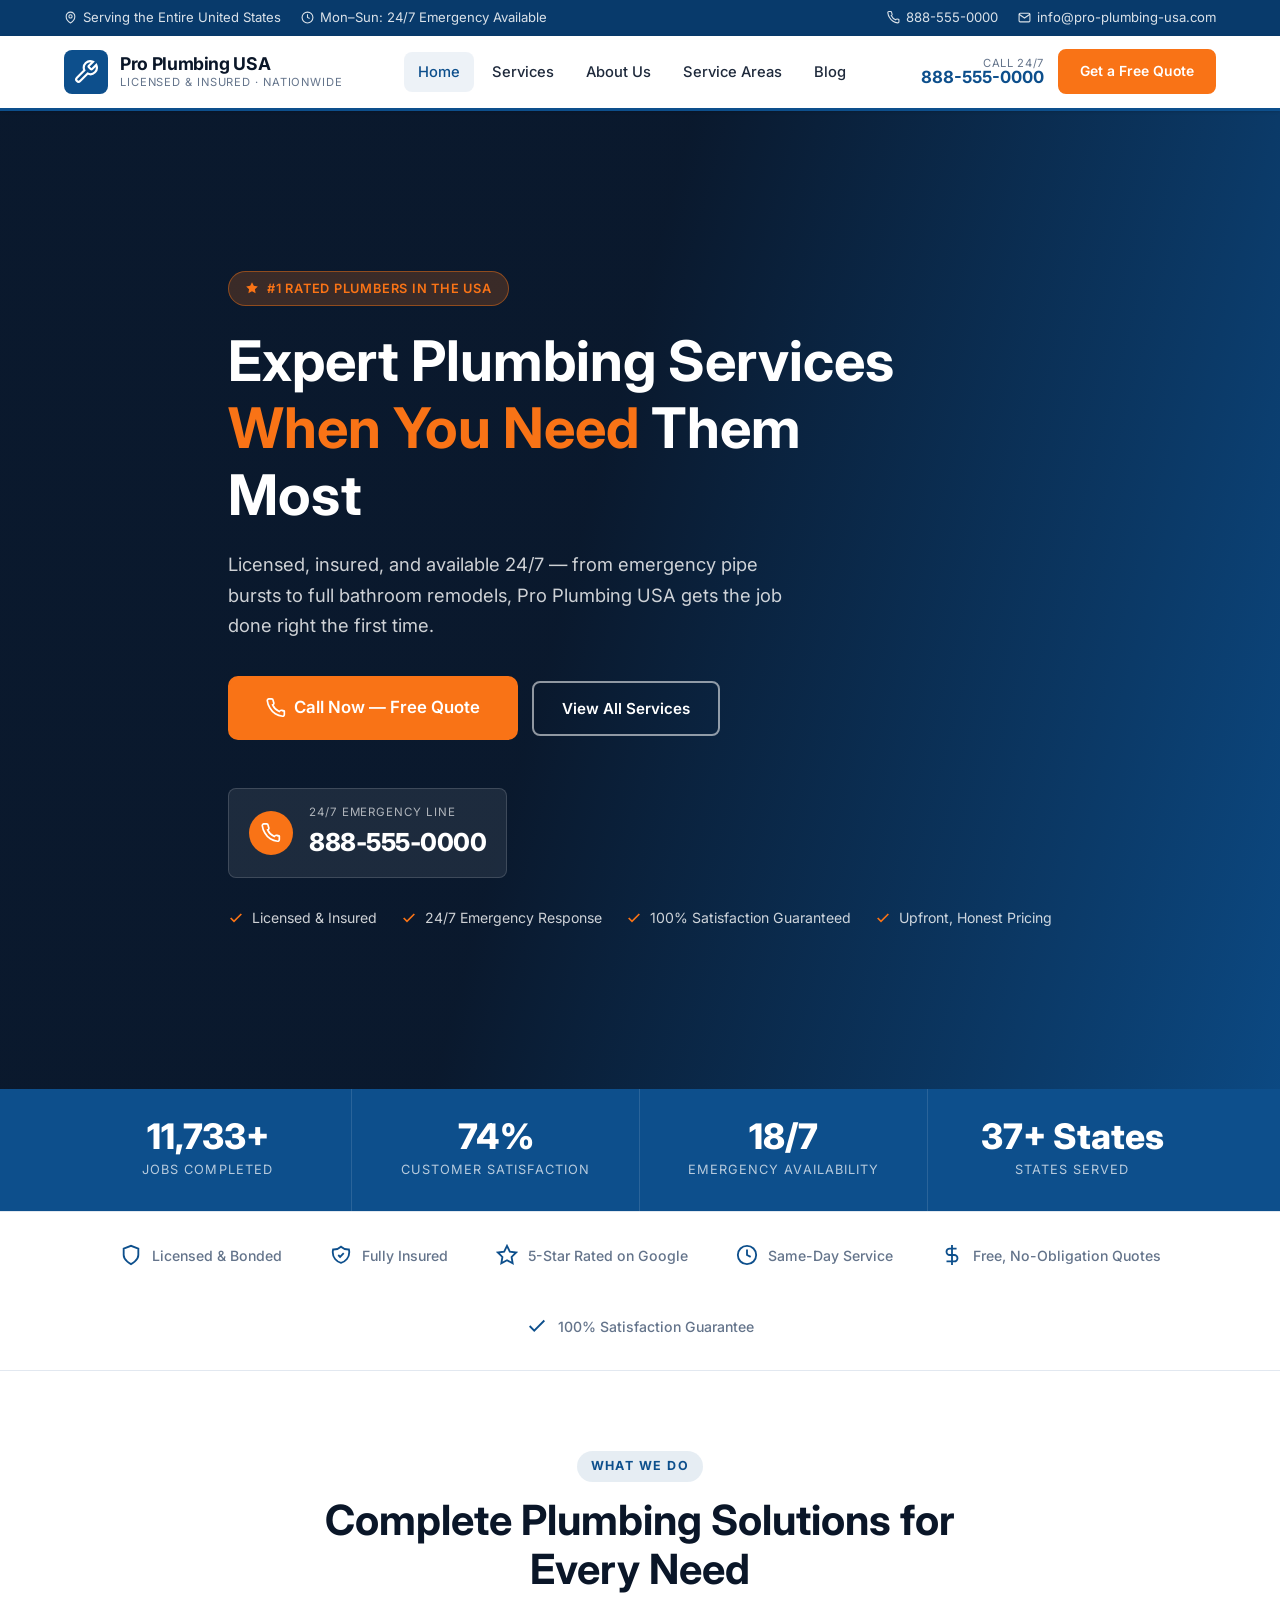
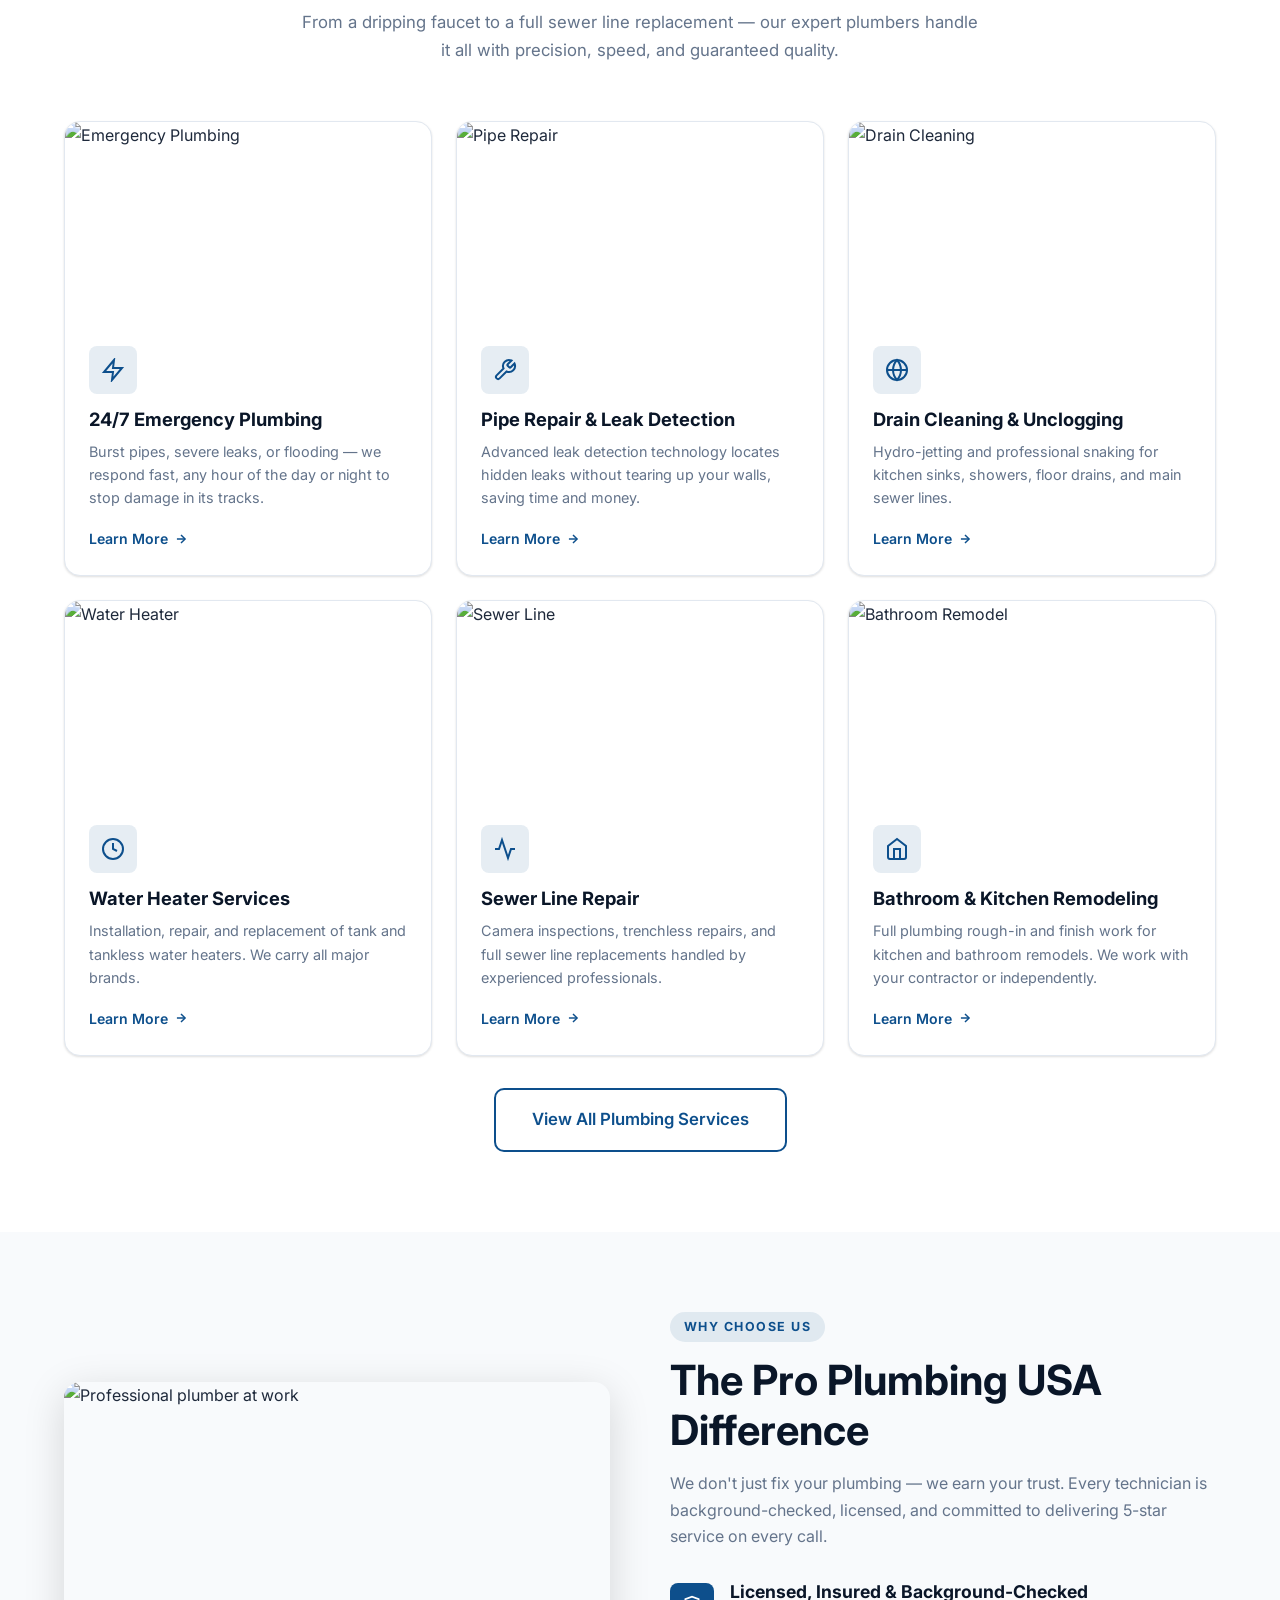
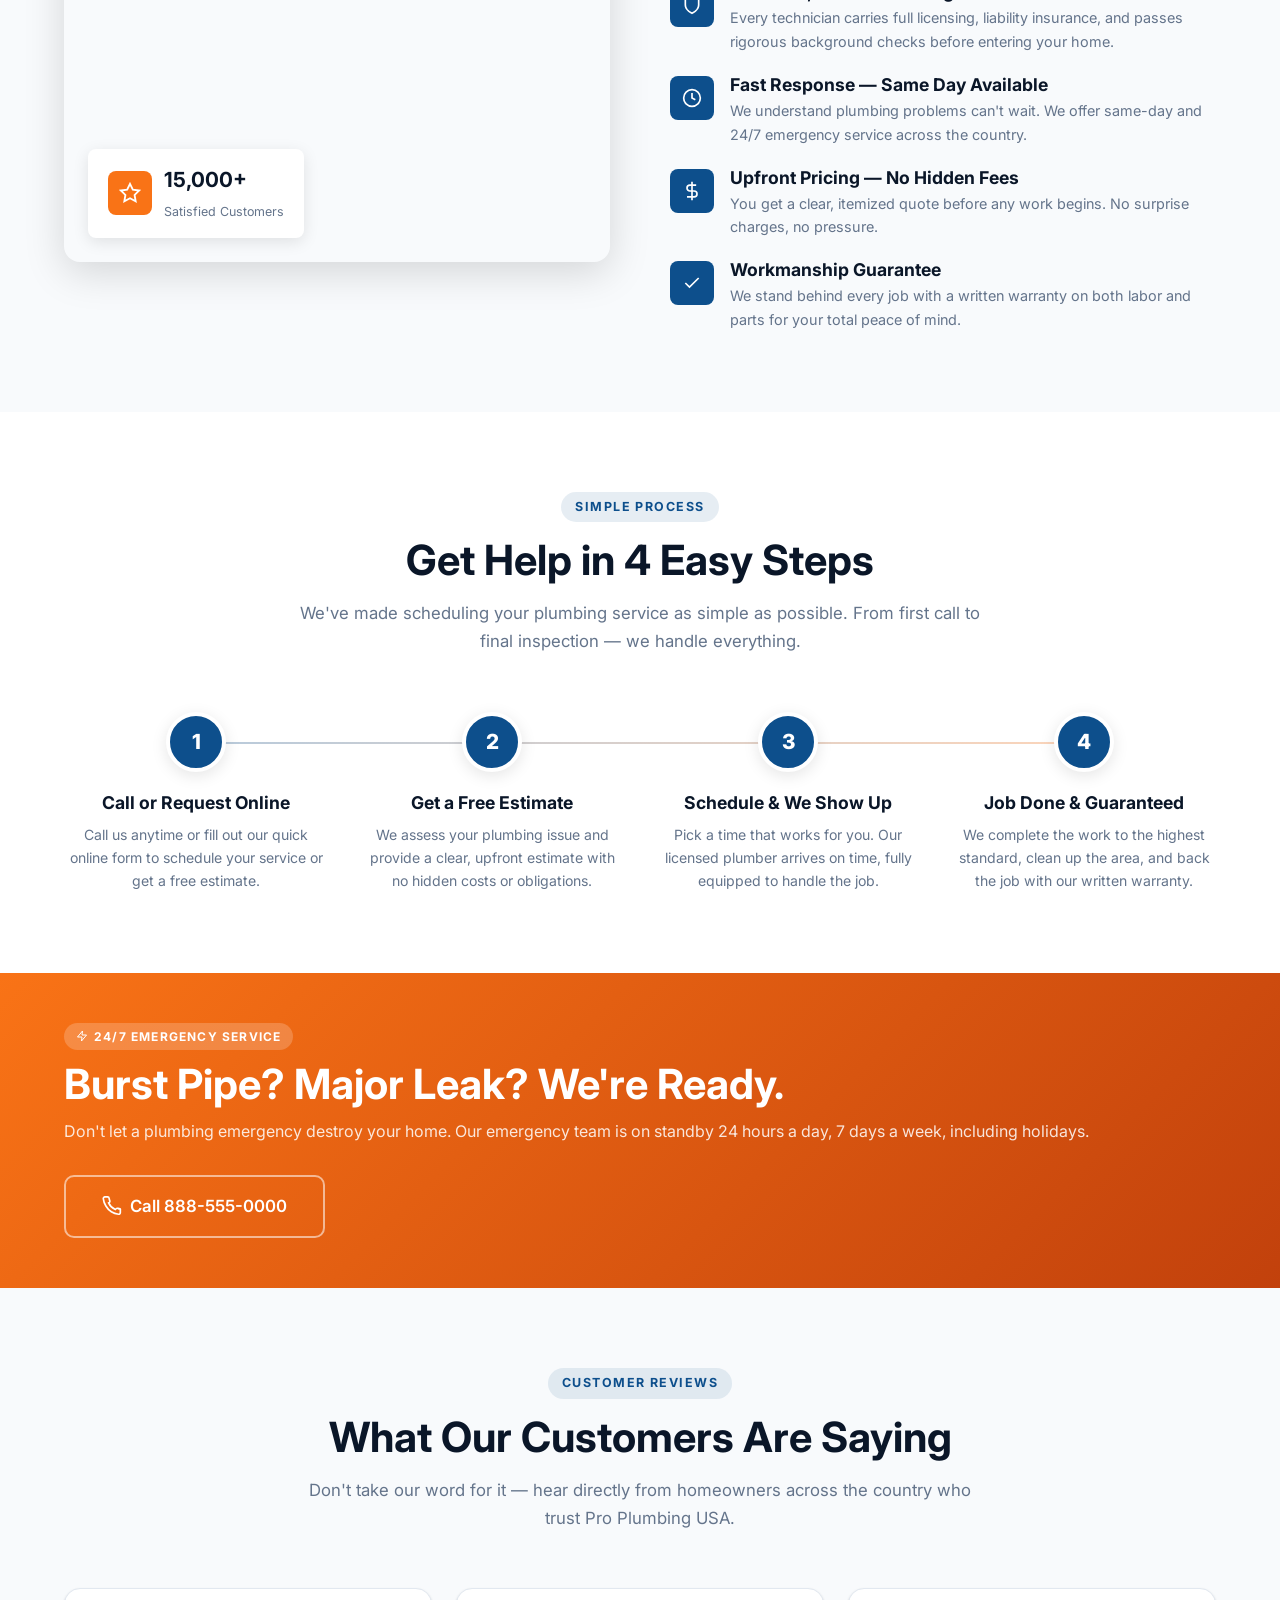
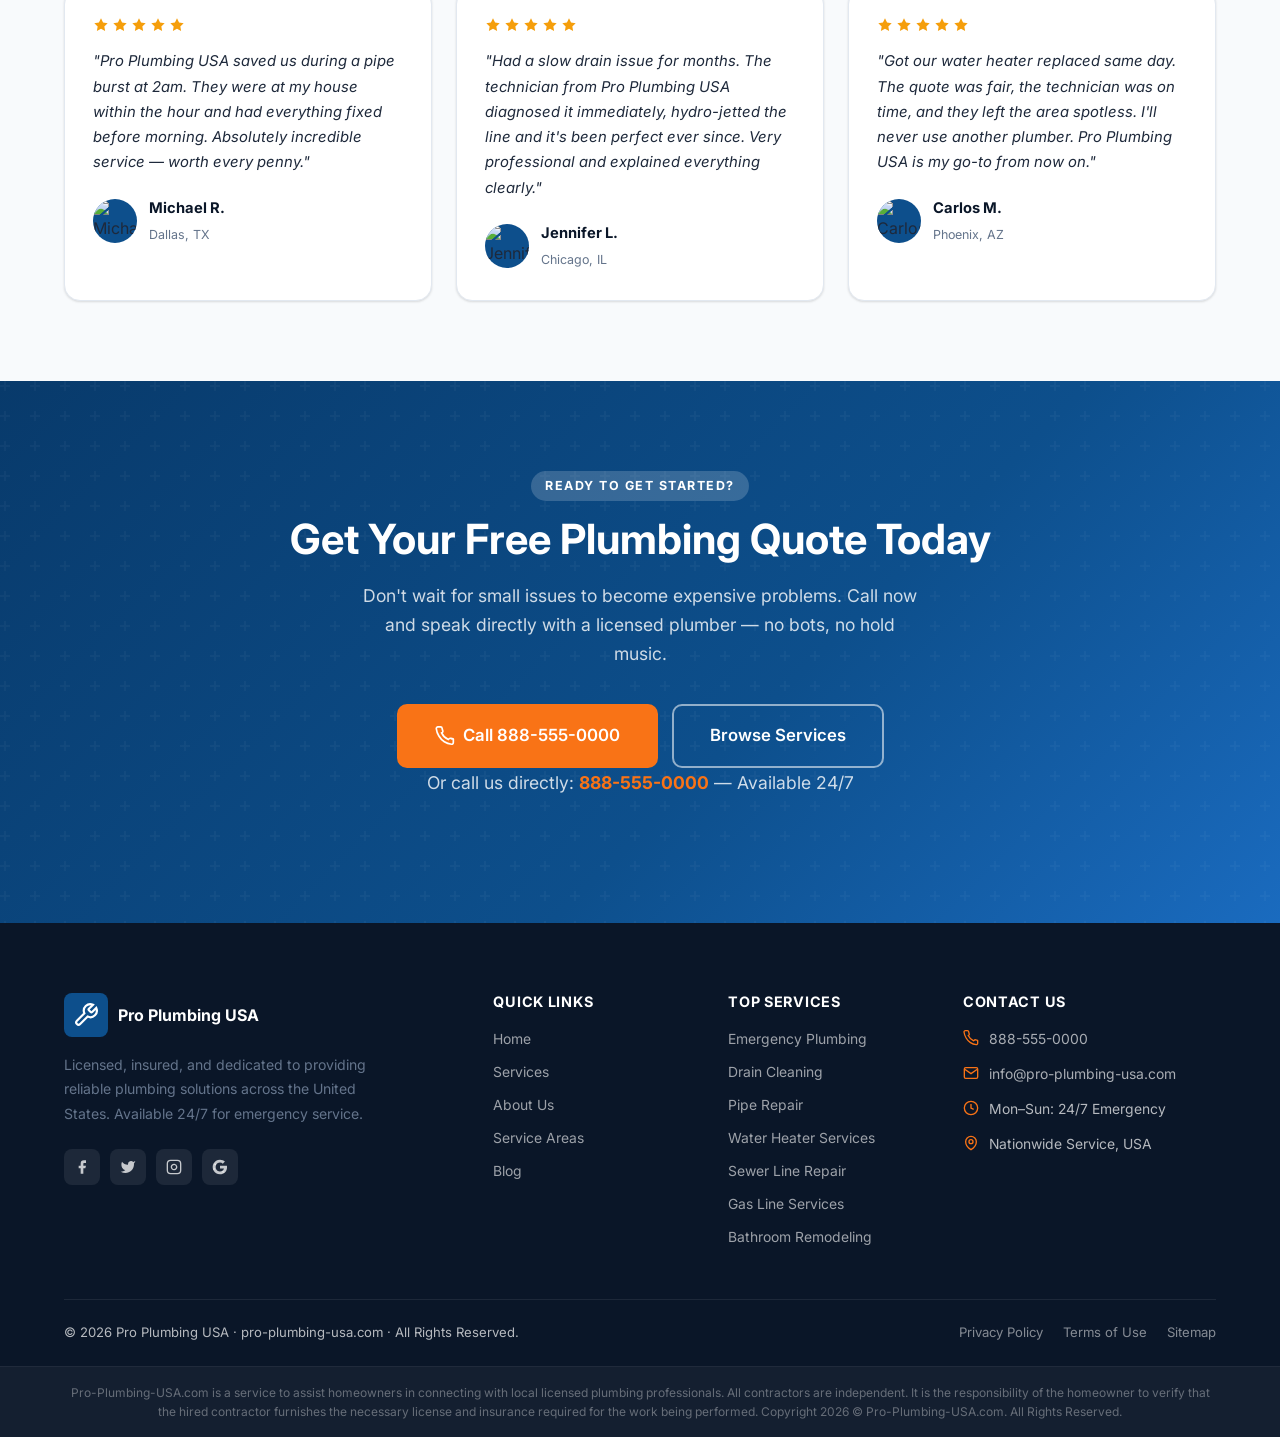
==== index.html @ 680dd538 "Initial commit: Pro Plumbing USA website Made-with: Cursor" ====
<!DOCTYPE html>
<html lang="en">
<head>
  <meta charset="UTF-8" />
  <meta name="viewport" content="width=device-width, initial-scale=1.0" />
  <title>Pro Plumbing USA | Professional Plumbing Services Nationwide</title>
  <meta name="description" content="Pro Plumbing USA — Licensed & insured plumbers available 24/7. Pipe repair, drain cleaning, water heater installation, emergency service & more. Call now for a free quote!" />
  <meta name="keywords" content="plumber, plumbing services, emergency plumber, pipe repair, drain cleaning, water heater, USA plumbing" />
  <link rel="canonical" href="https://pro-plumbing-usa.com/" />

  <!-- Open Graph -->
  <meta property="og:title" content="Pro Plumbing USA | Professional Plumbing Services Nationwide" />
  <meta property="og:description" content="Licensed & insured plumbers available 24/7. Fast quotes. All plumbing services." />
  <meta property="og:url" content="https://pro-plumbing-usa.com/" />
  <meta property="og:type" content="website" />

  <!-- Fonts -->
  <link rel="preconnect" href="https://fonts.googleapis.com" />
  <link rel="preconnect" href="https://fonts.gstatic.com" crossorigin />
  <link href="https://fonts.googleapis.com/css2?family=Inter:wght@400;500;600;700;800&display=swap" rel="stylesheet" />

  <link rel="stylesheet" href="css/style.css" />
  <link rel="icon" type="image/svg+xml" href="data:image/svg+xml,<svg xmlns='http://www.w3.org/2000/svg' viewBox='0 0 100 100'><text y='.9em' font-size='90'>🔧</text></svg>" />
</head>
<body>

<!-- ======================== TOP BAR ======================== -->
<div class="top-bar">
  <div class="container">
    <div class="top-bar-items">
      <div class="top-bar-item">
        <svg viewBox="0 0 24 24" fill="none" stroke="currentColor" stroke-width="2" width="13" height="13"><path d="M12 22s-8-4.5-8-11.8A8 8 0 0 1 12 2a8 8 0 0 1 8 8.2c0 7.3-8 11.8-8 11.8z"/><circle cx="12" cy="10" r="3"/></svg>
        Serving the Entire United States
      </div>
      <div class="top-bar-item">
        <svg viewBox="0 0 24 24" fill="none" stroke="currentColor" stroke-width="2" width="13" height="13"><circle cx="12" cy="12" r="10"/><path d="M12 6v6l4 2"/></svg>
        Mon–Sun: 24/7 Emergency Available
      </div>
    </div>
    <div class="top-bar-items">
      <div class="top-bar-item">
        <svg viewBox="0 0 24 24" fill="none" stroke="currentColor" stroke-width="2" width="13" height="13"><path d="M22 16.92v3a2 2 0 0 1-2.18 2 19.79 19.79 0 0 1-8.63-3.07A19.5 19.5 0 0 1 4.69 12 19.79 19.79 0 0 1 1.6 3.41 2 2 0 0 1 3.58 1h3a2 2 0 0 1 2 1.72 12.84 12.84 0 0 0 .7 2.81 2 2 0 0 1-.45 2.11L7.91 8.15A16 16 0 0 0 16 16.18l.91-.91a2 2 0 0 1 2.11-.45 12.84 12.84 0 0 0 2.81.7A2 2 0 0 1 22 16.92z"/></svg>
        <a href="tel:8885550000">888-555-0000</a>
      </div>
      <div class="top-bar-item">
        <svg viewBox="0 0 24 24" fill="none" stroke="currentColor" stroke-width="2" width="13" height="13"><path d="M4 4h16c1.1 0 2 .9 2 2v12c0 1.1-.9 2-2 2H4c-1.1 0-2-.9-2-2V6c0-1.1.9-2 2-2z"/><polyline points="22,6 12,13 2,6"/></svg>
        <a href="mailto:info@pro-plumbing-usa.com">info@pro-plumbing-usa.com</a>
      </div>
    </div>
  </div>
</div>

<!-- ======================== HEADER ======================== -->
<header class="site-header">
  <div class="container">
    <nav class="nav-inner">
      <a href="index.html" class="logo">
        <div class="logo-icon">
          <svg viewBox="0 0 24 24" fill="none" stroke="currentColor" stroke-width="2"><path d="M14.7 6.3a1 1 0 0 0 0 1.4l1.6 1.6a1 1 0 0 0 1.4 0l3.77-3.77a6 6 0 0 1-7.94 7.94l-6.91 6.91a2.12 2.12 0 0 1-3-3l6.91-6.91a6 6 0 0 1 7.94-7.94l-3.76 3.76z"/></svg>
        </div>
        <div class="logo-text">
          <strong>Pro Plumbing USA</strong>
          <span>Licensed &amp; Insured · Nationwide</span>
        </div>
      </a>

      <div class="nav-links">
        <a href="index.html">Home</a>
        <a href="services.html">Services</a>
        <a href="about.html">About Us</a>
        <a href="areas.html">Service Areas</a>
        <a href="blog.html">Blog</a>
      </div>

      <div class="nav-cta">
        <div class="phone-nav">
          <span>Call 24/7</span>
          <a href="tel:8885550000">888-555-0000</a>
        </div>
        <a href="tel:8885550000" class="btn btn-primary btn-sm">Get a Free Quote</a>
      </div>

      <button class="hamburger" aria-label="Open menu">
        <span></span><span></span><span></span>
      </button>
    </nav>
  </div>
</header>

<!-- Mobile Nav -->
<nav class="mobile-nav">
  <div class="mobile-nav-header">
    <a href="index.html" class="logo">
      <div class="logo-icon">
        <svg viewBox="0 0 24 24" fill="none" stroke="currentColor" stroke-width="2"><path d="M14.7 6.3a1 1 0 0 0 0 1.4l1.6 1.6a1 1 0 0 0 1.4 0l3.77-3.77a6 6 0 0 1-7.94 7.94l-6.91 6.91a2.12 2.12 0 0 1-3-3l6.91-6.91a6 6 0 0 1 7.94-7.94l-3.76 3.76z"/></svg>
      </div>
      <div class="logo-text">
        <strong>Pro Plumbing USA</strong>
      </div>
    </a>
    <button class="mobile-nav-close">✕</button>
  </div>
  <a href="index.html">Home</a>
  <a href="services.html">Services</a>
  <a href="about.html">About Us</a>
  <a href="areas.html">Service Areas</a>
  <a href="blog.html">Blog</a>
  <a href="tel:8885550000" class="btn btn-primary">📞 Call 888-555-0000</a>
</nav>

<!-- ======================== HERO ======================== -->
<section class="hero">
  <div class="hero-bg"></div>
  <div class="hero-overlay"></div>
  <div class="container">
    <div class="hero-content">
      <div class="hero-badge">
        <svg viewBox="0 0 24 24" fill="currentColor" width="14" height="14"><path d="M12 2l3.09 6.26L22 9.27l-5 4.87 1.18 6.88L12 17.77l-6.18 3.25L7 14.14 2 9.27l6.91-1.01L12 2z"/></svg>
        #1 Rated Plumbers in the USA
      </div>
      <h1>Expert Plumbing Services <span>When You Need</span> Them Most</h1>
      <p>Licensed, insured, and available 24/7 — from emergency pipe bursts to full bathroom remodels, Pro Plumbing USA gets the job done right the first time.</p>

      <div class="hero-actions">
        <a href="tel:8885550000" class="btn btn-primary btn-lg">
          <svg viewBox="0 0 24 24" fill="none" stroke="currentColor" stroke-width="2" width="20" height="20"><path d="M22 16.92v3a2 2 0 0 1-2.18 2 19.79 19.79 0 0 1-8.63-3.07A19.5 19.5 0 0 1 4.69 12 19.79 19.79 0 0 1 1.6 3.41 2 2 0 0 1 3.58 1h3a2 2 0 0 1 2 1.72 12.84 12.84 0 0 0 .7 2.81 2 2 0 0 1-.45 2.11L7.91 8.15A16 16 0 0 0 16 16.18l.91-.91a2 2 0 0 1 2.11-.45 12.84 12.84 0 0 0 2.81.7A2 2 0 0 1 22 16.92z"/></svg>
          Call Now — Free Quote
        </a>
        <a href="services.html" class="btn btn-outline">View All Services</a>
      </div>

      <div class="hero-phone-block">
        <div class="hero-phone-icon">
          <svg viewBox="0 0 24 24" fill="none" stroke="currentColor" stroke-width="2"><path d="M22 16.92v3a2 2 0 0 1-2.18 2 19.79 19.79 0 0 1-8.63-3.07A19.5 19.5 0 0 1 4.69 12 19.79 19.79 0 0 1 1.6 3.41 2 2 0 0 1 3.58 1h3a2 2 0 0 1 2 1.72 12.84 12.84 0 0 0 .7 2.81 2 2 0 0 1-.45 2.11L7.91 8.15A16 16 0 0 0 16 16.18l.91-.91a2 2 0 0 1 2.11-.45 12.84 12.84 0 0 0 2.81.7A2 2 0 0 1 22 16.92z"/></svg>
        </div>
        <div class="hero-phone-text">
          <span>24/7 Emergency Line</span>
          <a href="tel:8885550000">888-555-0000</a>
        </div>
      </div>

      <div class="hero-trust" style="margin-top:28px;">
        <div class="hero-trust-item">
          <svg viewBox="0 0 24 24" fill="none" stroke="currentColor" stroke-width="2.5"><polyline points="20 6 9 17 4 12"/></svg>
          Licensed &amp; Insured
        </div>
        <div class="hero-trust-item">
          <svg viewBox="0 0 24 24" fill="none" stroke="currentColor" stroke-width="2.5"><polyline points="20 6 9 17 4 12"/></svg>
          24/7 Emergency Response
        </div>
        <div class="hero-trust-item">
          <svg viewBox="0 0 24 24" fill="none" stroke="currentColor" stroke-width="2.5"><polyline points="20 6 9 17 4 12"/></svg>
          100% Satisfaction Guaranteed
        </div>
        <div class="hero-trust-item">
          <svg viewBox="0 0 24 24" fill="none" stroke="currentColor" stroke-width="2.5"><polyline points="20 6 9 17 4 12"/></svg>
          Upfront, Honest Pricing
        </div>
      </div>
    </div>
  </div>
</section>

<!-- ======================== STATS BAR ======================== -->
<div class="stats-bar">
  <div class="container">
    <div class="stat-item">
      <span class="stat-number" data-target="15000" data-suffix="+">15,000+</span>
      <span class="stat-label">Jobs Completed</span>
    </div>
    <div class="stat-item">
      <span class="stat-number" data-target="98" data-suffix="%">98%</span>
      <span class="stat-label">Customer Satisfaction</span>
    </div>
    <div class="stat-item">
      <span class="stat-number" data-target="24" data-suffix="/7">24/7</span>
      <span class="stat-label">Emergency Availability</span>
    </div>
    <div class="stat-item">
      <span class="stat-number" data-target="50" data-suffix="+ States">50+</span>
      <span class="stat-label">States Served</span>
    </div>
  </div>
</div>

<!-- ======================== TRUST BAR ======================== -->
<div class="trust-bar">
  <div class="container">
    <div class="trust-items">
      <div class="trust-item">
        <svg viewBox="0 0 24 24" fill="none" stroke="currentColor" stroke-width="2"><path d="M12 22s8-4 8-10V5l-8-3-8 3v7c0 6 8 10 8 10z"/></svg>
        Licensed &amp; Bonded
      </div>
      <div class="trust-item">
        <svg viewBox="0 0 24 24" fill="none" stroke="currentColor" stroke-width="2"><path d="M9 12l2 2 4-4m5.618-4.016A11.955 11.955 0 0 1 12 2.944a11.955 11.955 0 0 1-8.618 3.04A12.02 12.02 0 0 0 3 9c0 5.591 3.824 10.29 9 11.622 5.176-1.332 9-6.03 9-11.622 0-1.042-.133-2.052-.382-3.016z"/></svg>
        Fully Insured
      </div>
      <div class="trust-item">
        <svg viewBox="0 0 24 24" fill="none" stroke="currentColor" stroke-width="2"><path d="M12 2l3.09 6.26L22 9.27l-5 4.87 1.18 6.88L12 17.77l-6.18 3.25L7 14.14 2 9.27l6.91-1.01L12 2z"/></svg>
        5-Star Rated on Google
      </div>
      <div class="trust-item">
        <svg viewBox="0 0 24 24" fill="none" stroke="currentColor" stroke-width="2"><circle cx="12" cy="12" r="10"/><path d="M12 6v6l4 2"/></svg>
        Same-Day Service
      </div>
      <div class="trust-item">
        <svg viewBox="0 0 24 24" fill="none" stroke="currentColor" stroke-width="2"><line x1="12" y1="1" x2="12" y2="23"/><path d="M17 5H9.5a3.5 3.5 0 0 0 0 7h5a3.5 3.5 0 0 1 0 7H6"/></svg>
        Free, No-Obligation Quotes
      </div>
      <div class="trust-item">
        <svg viewBox="0 0 24 24" fill="none" stroke="currentColor" stroke-width="2"><polyline points="20 6 9 17 4 12"/></svg>
        100% Satisfaction Guarantee
      </div>
    </div>
  </div>
</div>

<!-- ======================== SERVICES ======================== -->
<section>
  <div class="container">
    <div class="section-header">
      <span class="section-label">What We Do</span>
      <h2>Complete Plumbing Solutions for Every Need</h2>
      <p>From a dripping faucet to a full sewer line replacement — our expert plumbers handle it all with precision, speed, and guaranteed quality.</p>
    </div>
    <div class="services-grid">

      <div class="service-card">
        <div class="service-card-img">
          <img src="https://images.unsplash.com/photo-1504328345606-18bbc8c9d7d1?w=600&q=80" alt="Emergency Plumbing" loading="lazy" />
        </div>
        <div class="service-card-body">
          <div class="service-icon">
            <svg viewBox="0 0 24 24" fill="none" stroke="currentColor" stroke-width="2"><path d="M13 2L3 14h9l-1 8 10-12h-9l1-8z"/></svg>
          </div>
          <h3>24/7 Emergency Plumbing</h3>
          <p>Burst pipes, severe leaks, or flooding — we respond fast, any hour of the day or night to stop damage in its tracks.</p>
          <a href="services.html" class="service-link">
            Learn More
            <svg viewBox="0 0 24 24" fill="none" stroke="currentColor" stroke-width="2.5"><line x1="5" y1="12" x2="19" y2="12"/><polyline points="12 5 19 12 12 19"/></svg>
          </a>
        </div>
      </div>

      <div class="service-card">
        <div class="service-card-img">
          <img src="https://images.unsplash.com/photo-1558618666-fcd25c85cd64?w=600&q=80" alt="Pipe Repair" loading="lazy" />
        </div>
        <div class="service-card-body">
          <div class="service-icon">
            <svg viewBox="0 0 24 24" fill="none" stroke="currentColor" stroke-width="2"><path d="M14.7 6.3a1 1 0 0 0 0 1.4l1.6 1.6a1 1 0 0 0 1.4 0l3.77-3.77a6 6 0 0 1-7.94 7.94l-6.91 6.91a2.12 2.12 0 0 1-3-3l6.91-6.91a6 6 0 0 1 7.94-7.94l-3.76 3.76z"/></svg>
          </div>
          <h3>Pipe Repair &amp; Leak Detection</h3>
          <p>Advanced leak detection technology locates hidden leaks without tearing up your walls, saving time and money.</p>
          <a href="services.html" class="service-link">
            Learn More
            <svg viewBox="0 0 24 24" fill="none" stroke="currentColor" stroke-width="2.5"><line x1="5" y1="12" x2="19" y2="12"/><polyline points="12 5 19 12 12 19"/></svg>
          </a>
        </div>
      </div>

      <div class="service-card">
        <div class="service-card-img">
          <img src="https://images.unsplash.com/photo-1585771724684-38269d6639fd?w=600&q=80" alt="Drain Cleaning" loading="lazy" />
        </div>
        <div class="service-card-body">
          <div class="service-icon">
            <svg viewBox="0 0 24 24" fill="none" stroke="currentColor" stroke-width="2"><circle cx="12" cy="12" r="10"/><line x1="2" y1="12" x2="22" y2="12"/><path d="M12 2a15.3 15.3 0 0 1 4 10 15.3 15.3 0 0 1-4 10 15.3 15.3 0 0 1-4-10 15.3 15.3 0 0 1 4-10z"/></svg>
          </div>
          <h3>Drain Cleaning &amp; Unclogging</h3>
          <p>Hydro-jetting and professional snaking for kitchen sinks, showers, floor drains, and main sewer lines.</p>
          <a href="services.html" class="service-link">
            Learn More
            <svg viewBox="0 0 24 24" fill="none" stroke="currentColor" stroke-width="2.5"><line x1="5" y1="12" x2="19" y2="12"/><polyline points="12 5 19 12 12 19"/></svg>
          </a>
        </div>
      </div>

      <div class="service-card">
        <div class="service-card-img">
          <img src="https://images.unsplash.com/photo-1612198803820-b51ad4f2df6a?w=600&q=80" alt="Water Heater" loading="lazy" />
        </div>
        <div class="service-card-body">
          <div class="service-icon">
            <svg viewBox="0 0 24 24" fill="none" stroke="currentColor" stroke-width="2"><path d="M12 2C6.48 2 2 6.48 2 12s4.48 10 10 10 10-4.48 10-10S17.52 2 12 2z"/><path d="M12 6v6l4 2"/></svg>
          </div>
          <h3>Water Heater Services</h3>
          <p>Installation, repair, and replacement of tank and tankless water heaters. We carry all major brands.</p>
          <a href="services.html" class="service-link">
            Learn More
            <svg viewBox="0 0 24 24" fill="none" stroke="currentColor" stroke-width="2.5"><line x1="5" y1="12" x2="19" y2="12"/><polyline points="12 5 19 12 12 19"/></svg>
          </a>
        </div>
      </div>

      <div class="service-card">
        <div class="service-card-img">
          <img src="https://images.unsplash.com/photo-1552321554-5fefe8c9ef14?w=600&q=80" alt="Sewer Line" loading="lazy" />
        </div>
        <div class="service-card-body">
          <div class="service-icon">
            <svg viewBox="0 0 24 24" fill="none" stroke="currentColor" stroke-width="2"><polyline points="22 12 18 12 15 21 9 3 6 12 2 12"/></svg>
          </div>
          <h3>Sewer Line Repair</h3>
          <p>Camera inspections, trenchless repairs, and full sewer line replacements handled by experienced professionals.</p>
          <a href="services.html" class="service-link">
            Learn More
            <svg viewBox="0 0 24 24" fill="none" stroke="currentColor" stroke-width="2.5"><line x1="5" y1="12" x2="19" y2="12"/><polyline points="12 5 19 12 12 19"/></svg>
          </a>
        </div>
      </div>

      <div class="service-card">
        <div class="service-card-img">
          <img src="https://images.unsplash.com/photo-1584622650111-993a426fbf0a?w=600&q=80" alt="Bathroom Remodel" loading="lazy" />
        </div>
        <div class="service-card-body">
          <div class="service-icon">
            <svg viewBox="0 0 24 24" fill="none" stroke="currentColor" stroke-width="2"><path d="M3 9l9-7 9 7v11a2 2 0 0 1-2 2H5a2 2 0 0 1-2-2z"/><polyline points="9 22 9 12 15 12 15 22"/></svg>
          </div>
          <h3>Bathroom &amp; Kitchen Remodeling</h3>
          <p>Full plumbing rough-in and finish work for kitchen and bathroom remodels. We work with your contractor or independently.</p>
          <a href="services.html" class="service-link">
            Learn More
            <svg viewBox="0 0 24 24" fill="none" stroke="currentColor" stroke-width="2.5"><line x1="5" y1="12" x2="19" y2="12"/><polyline points="12 5 19 12 12 19"/></svg>
          </a>
        </div>
      </div>

    </div>
    <div class="text-center mt-8">
      <a href="services.html" class="btn btn-outline-dark btn-lg">View All Plumbing Services</a>
    </div>
  </div>
</section>

<!-- ======================== WHY US ======================== -->
<section class="why-us">
  <div class="container">
    <div class="why-us-grid">
      <div class="why-us-image">
        <img src="https://images.unsplash.com/photo-1580901368919-7738efb0f87e?w=800&q=80" alt="Professional plumber at work" loading="lazy" />
        <div class="why-us-badge">
          <div class="why-us-badge-icon">
            <svg viewBox="0 0 24 24" fill="none" stroke="currentColor" stroke-width="2"><path d="M12 2l3.09 6.26L22 9.27l-5 4.87 1.18 6.88L12 17.77l-6.18 3.25L7 14.14 2 9.27l6.91-1.01L12 2z"/></svg>
          </div>
          <div class="why-us-badge-text">
            <strong>15,000+</strong>
            <span>Satisfied Customers</span>
          </div>
        </div>
      </div>
      <div>
        <span class="section-label">Why Choose Us</span>
        <h2>The Pro Plumbing USA Difference</h2>
        <p style="margin-top:14px;margin-bottom:0;">We don't just fix your plumbing — we earn your trust. Every technician is background-checked, licensed, and committed to delivering 5-star service on every call.</p>
        <div class="why-us-features">
          <div class="why-feature">
            <div class="why-feature-icon">
              <svg viewBox="0 0 24 24" fill="none" stroke="currentColor" stroke-width="2"><path d="M12 22s8-4 8-10V5l-8-3-8 3v7c0 6 8 10 8 10z"/></svg>
            </div>
            <div>
              <h4>Licensed, Insured &amp; Background-Checked</h4>
              <p>Every technician carries full licensing, liability insurance, and passes rigorous background checks before entering your home.</p>
            </div>
          </div>
          <div class="why-feature">
            <div class="why-feature-icon">
              <svg viewBox="0 0 24 24" fill="none" stroke="currentColor" stroke-width="2"><circle cx="12" cy="12" r="10"/><path d="M12 6v6l4 2"/></svg>
            </div>
            <div>
              <h4>Fast Response — Same Day Available</h4>
              <p>We understand plumbing problems can't wait. We offer same-day and 24/7 emergency service across the country.</p>
            </div>
          </div>
          <div class="why-feature">
            <div class="why-feature-icon">
              <svg viewBox="0 0 24 24" fill="none" stroke="currentColor" stroke-width="2"><line x1="12" y1="1" x2="12" y2="23"/><path d="M17 5H9.5a3.5 3.5 0 0 0 0 7h5a3.5 3.5 0 0 1 0 7H6"/></svg>
            </div>
            <div>
              <h4>Upfront Pricing — No Hidden Fees</h4>
              <p>You get a clear, itemized quote before any work begins. No surprise charges, no pressure.</p>
            </div>
          </div>
          <div class="why-feature">
            <div class="why-feature-icon">
              <svg viewBox="0 0 24 24" fill="none" stroke="currentColor" stroke-width="2"><polyline points="20 6 9 17 4 12"/></svg>
            </div>
            <div>
              <h4>Workmanship Guarantee</h4>
              <p>We stand behind every job with a written warranty on both labor and parts for your total peace of mind.</p>
            </div>
          </div>
        </div>
      </div>
    </div>
  </div>
</section>

<!-- ======================== HOW IT WORKS ======================== -->
<section>
  <div class="container">
    <div class="section-header">
      <span class="section-label">Simple Process</span>
      <h2>Get Help in 4 Easy Steps</h2>
      <p>We've made scheduling your plumbing service as simple as possible. From first call to final inspection — we handle everything.</p>
    </div>
    <div class="steps-grid">
      <div class="step-card">
        <div class="step-number">1</div>
        <h3>Call or Request Online</h3>
        <p>Call us anytime or fill out our quick online form to schedule your service or get a free estimate.</p>
      </div>
      <div class="step-card">
        <div class="step-number">2</div>
        <h3>Get a Free Estimate</h3>
        <p>We assess your plumbing issue and provide a clear, upfront estimate with no hidden costs or obligations.</p>
      </div>
      <div class="step-card">
        <div class="step-number">3</div>
        <h3>Schedule &amp; We Show Up</h3>
        <p>Pick a time that works for you. Our licensed plumber arrives on time, fully equipped to handle the job.</p>
      </div>
      <div class="step-card">
        <div class="step-number">4</div>
        <h3>Job Done &amp; Guaranteed</h3>
        <p>We complete the work to the highest standard, clean up the area, and back the job with our written warranty.</p>
      </div>
    </div>
  </div>
</section>

<!-- ======================== EMERGENCY BANNER ======================== -->
<div class="emergency-banner">
  <div class="container">
    <div class="emergency-inner">
      <div class="emergency-text">
        <span>
          <svg viewBox="0 0 24 24" fill="none" stroke="currentColor" stroke-width="2" width="12" height="12"><path d="M13 2L3 14h9l-1 8 10-12h-9l1-8z"/></svg>
          24/7 Emergency Service
        </span>
        <h2>Burst Pipe? Major Leak? We're Ready.</h2>
        <p>Don't let a plumbing emergency destroy your home. Our emergency team is on standby 24 hours a day, 7 days a week, including holidays.</p>
      </div>
      <div class="emergency-actions">
        <a href="tel:8885550000" class="btn btn-outline btn-lg">
          <svg viewBox="0 0 24 24" fill="none" stroke="currentColor" stroke-width="2" width="20" height="20"><path d="M22 16.92v3a2 2 0 0 1-2.18 2 19.79 19.79 0 0 1-8.63-3.07A19.5 19.5 0 0 1 4.69 12 19.79 19.79 0 0 1 1.6 3.41 2 2 0 0 1 3.58 1h3a2 2 0 0 1 2 1.72 12.84 12.84 0 0 0 .7 2.81 2 2 0 0 1-.45 2.11L7.91 8.15A16 16 0 0 0 16 16.18l.91-.91a2 2 0 0 1 2.11-.45 12.84 12.84 0 0 0 2.81.7A2 2 0 0 1 22 16.92z"/></svg>
          Call 888-555-0000
        </a>
      </div>
    </div>
  </div>
</div>

<!-- ======================== TESTIMONIALS ======================== -->
<section class="testimonials">
  <div class="container">
    <div class="section-header">
      <span class="section-label">Customer Reviews</span>
      <h2>What Our Customers Are Saying</h2>
      <p>Don't take our word for it — hear directly from homeowners across the country who trust Pro Plumbing USA.</p>
    </div>
    <div class="testimonials-grid">

      <div class="testimonial-card">
        <div class="testimonial-stars">
          <svg viewBox="0 0 24 24" fill="currentColor"><path d="M12 2l3.09 6.26L22 9.27l-5 4.87 1.18 6.88L12 17.77l-6.18 3.25L7 14.14 2 9.27l6.91-1.01L12 2z"/></svg>
          <svg viewBox="0 0 24 24" fill="currentColor"><path d="M12 2l3.09 6.26L22 9.27l-5 4.87 1.18 6.88L12 17.77l-6.18 3.25L7 14.14 2 9.27l6.91-1.01L12 2z"/></svg>
          <svg viewBox="0 0 24 24" fill="currentColor"><path d="M12 2l3.09 6.26L22 9.27l-5 4.87 1.18 6.88L12 17.77l-6.18 3.25L7 14.14 2 9.27l6.91-1.01L12 2z"/></svg>
          <svg viewBox="0 0 24 24" fill="currentColor"><path d="M12 2l3.09 6.26L22 9.27l-5 4.87 1.18 6.88L12 17.77l-6.18 3.25L7 14.14 2 9.27l6.91-1.01L12 2z"/></svg>
          <svg viewBox="0 0 24 24" fill="currentColor"><path d="M12 2l3.09 6.26L22 9.27l-5 4.87 1.18 6.88L12 17.77l-6.18 3.25L7 14.14 2 9.27l6.91-1.01L12 2z"/></svg>
        </div>
        <p class="testimonial-text">"Pro Plumbing USA saved us during a pipe burst at 2am. They were at my house within the hour and had everything fixed before morning. Absolutely incredible service — worth every penny."</p>
        <div class="testimonial-author">
          <div class="testimonial-avatar">
            <img src="https://images.unsplash.com/photo-1507003211169-0a1dd7228f2d?w=100&q=80" alt="Michael R." loading="lazy" />
          </div>
          <div class="testimonial-name">
            <strong>Michael R.</strong>
            <span>Dallas, TX</span>
          </div>
        </div>
      </div>

      <div class="testimonial-card">
        <div class="testimonial-stars">
          <svg viewBox="0 0 24 24" fill="currentColor"><path d="M12 2l3.09 6.26L22 9.27l-5 4.87 1.18 6.88L12 17.77l-6.18 3.25L7 14.14 2 9.27l6.91-1.01L12 2z"/></svg>
          <svg viewBox="0 0 24 24" fill="currentColor"><path d="M12 2l3.09 6.26L22 9.27l-5 4.87 1.18 6.88L12 17.77l-6.18 3.25L7 14.14 2 9.27l6.91-1.01L12 2z"/></svg>
          <svg viewBox="0 0 24 24" fill="currentColor"><path d="M12 2l3.09 6.26L22 9.27l-5 4.87 1.18 6.88L12 17.77l-6.18 3.25L7 14.14 2 9.27l6.91-1.01L12 2z"/></svg>
          <svg viewBox="0 0 24 24" fill="currentColor"><path d="M12 2l3.09 6.26L22 9.27l-5 4.87 1.18 6.88L12 17.77l-6.18 3.25L7 14.14 2 9.27l6.91-1.01L12 2z"/></svg>
          <svg viewBox="0 0 24 24" fill="currentColor"><path d="M12 2l3.09 6.26L22 9.27l-5 4.87 1.18 6.88L12 17.77l-6.18 3.25L7 14.14 2 9.27l6.91-1.01L12 2z"/></svg>
        </div>
        <p class="testimonial-text">"Had a slow drain issue for months. The technician from Pro Plumbing USA diagnosed it immediately, hydro-jetted the line and it's been perfect ever since. Very professional and explained everything clearly."</p>
        <div class="testimonial-author">
          <div class="testimonial-avatar">
            <img src="https://images.unsplash.com/photo-1494790108755-2616b612b786?w=100&q=80" alt="Jennifer L." loading="lazy" />
          </div>
          <div class="testimonial-name">
            <strong>Jennifer L.</strong>
            <span>Chicago, IL</span>
          </div>
        </div>
      </div>

      <div class="testimonial-card">
        <div class="testimonial-stars">
          <svg viewBox="0 0 24 24" fill="currentColor"><path d="M12 2l3.09 6.26L22 9.27l-5 4.87 1.18 6.88L12 17.77l-6.18 3.25L7 14.14 2 9.27l6.91-1.01L12 2z"/></svg>
          <svg viewBox="0 0 24 24" fill="currentColor"><path d="M12 2l3.09 6.26L22 9.27l-5 4.87 1.18 6.88L12 17.77l-6.18 3.25L7 14.14 2 9.27l6.91-1.01L12 2z"/></svg>
          <svg viewBox="0 0 24 24" fill="currentColor"><path d="M12 2l3.09 6.26L22 9.27l-5 4.87 1.18 6.88L12 17.77l-6.18 3.25L7 14.14 2 9.27l6.91-1.01L12 2z"/></svg>
          <svg viewBox="0 0 24 24" fill="currentColor"><path d="M12 2l3.09 6.26L22 9.27l-5 4.87 1.18 6.88L12 17.77l-6.18 3.25L7 14.14 2 9.27l6.91-1.01L12 2z"/></svg>
          <svg viewBox="0 0 24 24" fill="currentColor"><path d="M12 2l3.09 6.26L22 9.27l-5 4.87 1.18 6.88L12 17.77l-6.18 3.25L7 14.14 2 9.27l6.91-1.01L12 2z"/></svg>
        </div>
        <p class="testimonial-text">"Got our water heater replaced same day. The quote was fair, the technician was on time, and they left the area spotless. I'll never use another plumber. Pro Plumbing USA is my go-to from now on."</p>
        <div class="testimonial-author">
          <div class="testimonial-avatar">
            <img src="https://images.unsplash.com/photo-1500648767791-00dcc994a43e?w=100&q=80" alt="Carlos M." loading="lazy" />
          </div>
          <div class="testimonial-name">
            <strong>Carlos M.</strong>
            <span>Phoenix, AZ</span>
          </div>
        </div>
      </div>

    </div>
  </div>
</section>

<!-- ======================== CTA SECTION ======================== -->
<section class="cta-section">
  <div class="container">
    <span class="section-label light">Ready to Get Started?</span>
    <h2>Get Your Free Plumbing Quote Today</h2>
    <p>Don't wait for small issues to become expensive problems. Call now and speak directly with a licensed plumber — no bots, no hold music.</p>
    <div class="cta-actions">
      <a href="tel:8885550000" class="btn btn-primary btn-lg">
        <svg viewBox="0 0 24 24" fill="none" stroke="currentColor" stroke-width="2" width="20" height="20"><path d="M22 16.92v3a2 2 0 0 1-2.18 2 19.79 19.79 0 0 1-8.63-3.07A19.5 19.5 0 0 1 4.69 12 19.79 19.79 0 0 1 1.6 3.41 2 2 0 0 1 3.58 1h3a2 2 0 0 1 2 1.72 12.84 12.84 0 0 0 .7 2.81 2 2 0 0 1-.45 2.11L7.91 8.15A16 16 0 0 0 16 16.18l.91-.91a2 2 0 0 1 2.11-.45 12.84 12.84 0 0 0 2.81.7A2 2 0 0 1 22 16.92z"/></svg>
        Call 888-555-0000
      </a>
      <a href="services.html" class="btn btn-outline btn-lg">Browse Services</a>
    </div>
    <p class="cta-phone-display">Or call us directly: <a href="tel:8885550000">888-555-0000</a> — Available 24/7</p>
  </div>
</section>

<!-- ======================== FOOTER ======================== -->
<footer class="site-footer">
  <div class="container">
    <div class="footer-grid">
      <div class="footer-brand">
        <div class="footer-logo">
          <div class="logo-icon">
            <svg viewBox="0 0 24 24" fill="none" stroke="currentColor" stroke-width="2"><path d="M14.7 6.3a1 1 0 0 0 0 1.4l1.6 1.6a1 1 0 0 0 1.4 0l3.77-3.77a6 6 0 0 1-7.94 7.94l-6.91 6.91a2.12 2.12 0 0 1-3-3l6.91-6.91a6 6 0 0 1 7.94-7.94l-3.76 3.76z"/></svg>
          </div>
          <strong>Pro Plumbing USA</strong>
        </div>
        <p>Licensed, insured, and dedicated to providing reliable plumbing solutions across the United States. Available 24/7 for emergency service.</p>
        <div class="footer-social">
          <a href="#" aria-label="Facebook">
            <svg viewBox="0 0 24 24" fill="currentColor"><path d="M18 2h-3a5 5 0 0 0-5 5v3H7v4h3v8h4v-8h3l1-4h-4V7a1 1 0 0 1 1-1h3z"/></svg>
          </a>
          <a href="#" aria-label="Twitter">
            <svg viewBox="0 0 24 24" fill="currentColor"><path d="M23 3a10.9 10.9 0 0 1-3.14 1.53 4.48 4.48 0 0 0-7.86 3v1A10.66 10.66 0 0 1 3 4s-4 9 5 13a11.64 11.64 0 0 1-7 2c9 5 20 0 20-11.5a4.5 4.5 0 0 0-.08-.83A7.72 7.72 0 0 0 23 3z"/></svg>
          </a>
          <a href="#" aria-label="Instagram">
            <svg viewBox="0 0 24 24" fill="none" stroke="currentColor" stroke-width="2"><rect x="2" y="2" width="20" height="20" rx="5" ry="5"/><path d="M16 11.37A4 4 0 1 1 12.63 8 4 4 0 0 1 16 11.37z"/><line x1="17.5" y1="6.5" x2="17.51" y2="6.5"/></svg>
          </a>
          <a href="#" aria-label="Google">
            <svg viewBox="0 0 24 24" fill="currentColor"><path d="M22.56 12.25c0-.78-.07-1.53-.2-2.25H12v4.26h5.92c-.26 1.37-1.04 2.53-2.21 3.31v2.77h3.57c2.08-1.92 3.28-4.74 3.28-8.09z"/><path d="M12 23c2.97 0 5.46-.98 7.28-2.66l-3.57-2.77c-.98.66-2.23 1.06-3.71 1.06-2.86 0-5.29-1.93-6.16-4.53H2.18v2.84C3.99 20.53 7.7 23 12 23z"/><path d="M5.84 14.09c-.22-.66-.35-1.36-.35-2.09s.13-1.43.35-2.09V7.07H2.18C1.43 8.55 1 10.22 1 12s.43 3.45 1.18 4.93l2.85-2.22.81-.62z"/><path d="M12 5.38c1.62 0 3.06.56 4.21 1.64l3.15-3.15C17.45 2.09 14.97 1 12 1 7.7 1 3.99 3.47 2.18 7.07l3.66 2.84c.87-2.6 3.3-4.53 6.16-4.53z"/></svg>
          </a>
        </div>
      </div>

      <div class="footer-col">
        <h4>Quick Links</h4>
        <ul>
          <li><a href="index.html">Home</a></li>
          <li><a href="services.html">Services</a></li>
          <li><a href="about.html">About Us</a></li>
          <li><a href="areas.html">Service Areas</a></li>
          <li><a href="blog.html">Blog</a></li>
        </ul>
      </div>

      <div class="footer-col">
        <h4>Top Services</h4>
        <ul>
          <li><a href="services.html">Emergency Plumbing</a></li>
          <li><a href="services.html">Drain Cleaning</a></li>
          <li><a href="services.html">Pipe Repair</a></li>
          <li><a href="services.html">Water Heater Services</a></li>
          <li><a href="services.html">Sewer Line Repair</a></li>
          <li><a href="services.html">Gas Line Services</a></li>
          <li><a href="services.html">Bathroom Remodeling</a></li>
        </ul>
      </div>

      <div class="footer-col">
        <h4>Contact Us</h4>
        <div class="footer-contact-item">
          <svg viewBox="0 0 24 24" fill="none" stroke="currentColor" stroke-width="2"><path d="M22 16.92v3a2 2 0 0 1-2.18 2 19.79 19.79 0 0 1-8.63-3.07A19.5 19.5 0 0 1 4.69 12 19.79 19.79 0 0 1 1.6 3.41 2 2 0 0 1 3.58 1h3a2 2 0 0 1 2 1.72 12.84 12.84 0 0 0 .7 2.81 2 2 0 0 1-.45 2.11L7.91 8.15A16 16 0 0 0 16 16.18l.91-.91a2 2 0 0 1 2.11-.45 12.84 12.84 0 0 0 2.81.7A2 2 0 0 1 22 16.92z"/></svg>
          <a href="tel:8885550000">888-555-0000</a>
        </div>
        <div class="footer-contact-item">
          <svg viewBox="0 0 24 24" fill="none" stroke="currentColor" stroke-width="2"><path d="M4 4h16c1.1 0 2 .9 2 2v12c0 1.1-.9 2-2 2H4c-1.1 0-2-.9-2-2V6c0-1.1.9-2 2-2z"/><polyline points="22,6 12,13 2,6"/></svg>
          <a href="mailto:info@pro-plumbing-usa.com">info@pro-plumbing-usa.com</a>
        </div>
        <div class="footer-contact-item">
          <svg viewBox="0 0 24 24" fill="none" stroke="currentColor" stroke-width="2"><circle cx="12" cy="12" r="10"/><path d="M12 6v6l4 2"/></svg>
          <span>Mon–Sun: 24/7 Emergency</span>
        </div>
        <div class="footer-contact-item">
          <svg viewBox="0 0 24 24" fill="none" stroke="currentColor" stroke-width="2"><path d="M12 22s-8-4.5-8-11.8A8 8 0 0 1 12 2a8 8 0 0 1 8 8.2c0 7.3-8 11.8-8 11.8z"/><circle cx="12" cy="10" r="3"/></svg>
          <span>Nationwide Service, USA</span>
        </div>
      </div>
    </div>

    <div class="footer-bottom">
      <span>© 2026 Pro Plumbing USA · pro-plumbing-usa.com · All Rights Reserved.</span>
      <div class="footer-bottom-links">
        <a href="#">Privacy Policy</a>
        <a href="#">Terms of Use</a>
        <a href="#">Sitemap</a>
      </div>
    </div>
  </div>
  <div class="footer-disclaimer">
    <div class="container">
      Pro-Plumbing-USA.com is a service to assist homeowners in connecting with local licensed plumbing professionals. All contractors are independent. It is the responsibility of the homeowner to verify that the hired contractor furnishes the necessary license and insurance required for the work being performed. Copyright 2026 © Pro-Plumbing-USA.com. All Rights Reserved.
    </div>
  </div>
</footer>

<!-- Sticky Mobile CTA -->
<div class="sticky-cta">
  <a href="tel:8885550000">
    <svg viewBox="0 0 24 24" fill="none" stroke="currentColor" stroke-width="2"><path d="M22 16.92v3a2 2 0 0 1-2.18 2 19.79 19.79 0 0 1-8.63-3.07A19.5 19.5 0 0 1 4.69 12 19.79 19.79 0 0 1 1.6 3.41 2 2 0 0 1 3.58 1h3a2 2 0 0 1 2 1.72 12.84 12.84 0 0 0 .7 2.81 2 2 0 0 1-.45 2.11L7.91 8.15A16 16 0 0 0 16 16.18l.91-.91a2 2 0 0 1 2.11-.45 12.84 12.84 0 0 0 2.81.7A2 2 0 0 1 22 16.92z"/></svg>
    Tap to Call 888-555-0000
  </a>
</div>

<script src="js/main.js"></script>
</body>
</html>
---- css/style.css ----
/* ============================================================
   Pro Plumbing USA — Main Stylesheet
   ============================================================ */

/* ---------- CSS Variables ---------- */
:root {
  --primary: #0d4f8c;
  --primary-dark: #083a6b;
  --primary-light: #1a6bbf;
  --accent: #f97316;
  --accent-dark: #ea6c0a;
  --dark: #0a1628;
  --text: #1e293b;
  --text-muted: #64748b;
  --light: #f8fafc;
  --white: #ffffff;
  --border: #e2e8f0;
  --shadow-sm: 0 1px 3px rgba(0,0,0,.08), 0 1px 2px rgba(0,0,0,.06);
  --shadow: 0 4px 16px rgba(0,0,0,.10);
  --shadow-lg: 0 10px 40px rgba(0,0,0,.15);
  --radius: 8px;
  --radius-lg: 16px;
  --transition: all .25s ease;
  --font: 'Inter', 'Segoe UI', sans-serif;
}

/* ---------- Reset & Base ---------- */
*, *::before, *::after { box-sizing: border-box; margin: 0; padding: 0; }
html { scroll-behavior: smooth; font-size: 16px; }
body {
  font-family: var(--font);
  color: var(--text);
  background: var(--white);
  line-height: 1.65;
  overflow-x: hidden;
}
img { max-width: 100%; height: auto; display: block; }
a { text-decoration: none; color: inherit; }
ul { list-style: none; }

/* ---------- Typography ---------- */
h1, h2, h3, h4, h5, h6 {
  font-weight: 700;
  line-height: 1.2;
  color: var(--dark);
}
h1 { font-size: clamp(2rem, 5vw, 3.5rem); }
h2 { font-size: clamp(1.6rem, 3.5vw, 2.6rem); }
h3 { font-size: clamp(1.15rem, 2.5vw, 1.5rem); }
h4 { font-size: 1.1rem; }
p { color: var(--text-muted); font-size: 1rem; }

.text-white h1, .text-white h2, .text-white h3, .text-white h4,
.text-white p, .text-white li { color: var(--white) !important; }
.text-white p, .text-white li { opacity: .88; }

/* ---------- Container ---------- */
.container {
  max-width: 1200px;
  margin: 0 auto;
  padding: 0 24px;
}
.container-sm { max-width: 820px; margin: 0 auto; padding: 0 24px; }

/* ---------- Section ---------- */
section { padding: 80px 0; }
.section-label {
  display: inline-block;
  background: rgba(13,79,140,.1);
  color: var(--primary);
  font-size: .78rem;
  font-weight: 700;
  letter-spacing: .12em;
  text-transform: uppercase;
  padding: 5px 14px;
  border-radius: 100px;
  margin-bottom: 14px;
}
.section-label.light {
  background: rgba(255,255,255,.18);
  color: var(--white);
}
.section-header { text-align: center; max-width: 680px; margin: 0 auto 56px; }
.section-header p { margin-top: 14px; font-size: 1.05rem; }

/* ---------- Buttons ---------- */
.btn {
  display: inline-flex;
  align-items: center;
  gap: 8px;
  padding: 13px 28px;
  border-radius: var(--radius);
  font-weight: 600;
  font-size: .95rem;
  cursor: pointer;
  border: 2px solid transparent;
  transition: var(--transition);
  white-space: nowrap;
}
.btn-primary {
  background: var(--accent);
  color: var(--white);
  border-color: var(--accent);
}
.btn-primary:hover {
  background: var(--accent-dark);
  border-color: var(--accent-dark);
  transform: translateY(-2px);
  box-shadow: 0 6px 20px rgba(249,115,22,.4);
}
.btn-outline {
  background: transparent;
  color: var(--white);
  border-color: rgba(255,255,255,.55);
}
.btn-outline:hover {
  background: var(--white);
  color: var(--primary);
  border-color: var(--white);
}
.btn-outline-dark {
  background: transparent;
  color: var(--primary);
  border-color: var(--primary);
}
.btn-outline-dark:hover {
  background: var(--primary);
  color: var(--white);
}
.btn-lg { padding: 16px 36px; font-size: 1.05rem; border-radius: 10px; }
.btn-sm { padding: 9px 20px; font-size: .87rem; }

/* ---------- Top Bar ---------- */
.top-bar {
  background: var(--primary-dark);
  color: rgba(255,255,255,.85);
  font-size: .82rem;
  padding: 7px 0;
}
.top-bar .container {
  display: flex;
  justify-content: space-between;
  align-items: center;
  gap: 12px;
  flex-wrap: wrap;
}
.top-bar a { color: rgba(255,255,255,.85); }
.top-bar a:hover { color: var(--accent); }
.top-bar-items { display: flex; gap: 20px; align-items: center; }
.top-bar-item { display: flex; align-items: center; gap: 6px; }

/* ---------- Header / Nav ---------- */
.site-header {
  position: sticky;
  top: 0;
  z-index: 999;
  background: var(--white);
  box-shadow: var(--shadow-sm);
  border-bottom: 3px solid var(--primary);
}
.nav-inner {
  display: flex;
  align-items: center;
  justify-content: space-between;
  height: 72px;
  gap: 20px;
}
.logo {
  display: flex;
  align-items: center;
  gap: 12px;
  text-decoration: none;
}
.logo-icon {
  width: 44px;
  height: 44px;
  background: var(--primary);
  border-radius: var(--radius);
  display: flex;
  align-items: center;
  justify-content: center;
  flex-shrink: 0;
}
.logo-icon svg { width: 26px; height: 26px; color: var(--white); }
.logo-text { line-height: 1; }
.logo-text strong { display: block; font-size: 1.1rem; color: var(--dark); letter-spacing: -.02em; }
.logo-text span { font-size: .7rem; color: var(--text-muted); letter-spacing: .08em; text-transform: uppercase; }

.nav-links {
  display: flex;
  align-items: center;
  gap: 4px;
}
.nav-links a {
  padding: 8px 14px;
  font-size: .92rem;
  font-weight: 500;
  color: var(--text);
  border-radius: var(--radius);
  transition: var(--transition);
  position: relative;
}
.nav-links a:hover, .nav-links a.active {
  color: var(--primary);
  background: rgba(13,79,140,.07);
}
.nav-cta {
  display: flex;
  align-items: center;
  gap: 14px;
  flex-shrink: 0;
}
.phone-nav {
  display: flex;
  flex-direction: column;
  align-items: flex-end;
  line-height: 1;
}
.phone-nav span { font-size: .7rem; color: var(--text-muted); text-transform: uppercase; letter-spacing: .06em; }
.phone-nav a { font-size: 1.05rem; font-weight: 700; color: var(--primary); }
.phone-nav a:hover { color: var(--accent); }

/* Hamburger */
.hamburger {
  display: none;
  flex-direction: column;
  gap: 5px;
  cursor: pointer;
  padding: 6px;
  background: none;
  border: none;
}
.hamburger span {
  width: 24px;
  height: 2px;
  background: var(--dark);
  border-radius: 2px;
  transition: var(--transition);
  display: block;
}

/* Mobile Nav */
.mobile-nav {
  display: none;
  position: fixed;
  top: 0; left: 0; right: 0; bottom: 0;
  background: var(--white);
  z-index: 1000;
  flex-direction: column;
  padding: 24px;
  gap: 8px;
  overflow-y: auto;
}
.mobile-nav.open { display: flex; }
.mobile-nav-header {
  display: flex;
  justify-content: space-between;
  align-items: center;
  margin-bottom: 24px;
}
.mobile-nav-close {
  background: none;
  border: none;
  cursor: pointer;
  font-size: 1.5rem;
  color: var(--dark);
  padding: 8px;
}
.mobile-nav a {
  display: block;
  padding: 14px 16px;
  font-size: 1.1rem;
  font-weight: 500;
  border-radius: var(--radius);
  transition: var(--transition);
  color: var(--text);
  border-bottom: 1px solid var(--border);
}
.mobile-nav a:hover { background: rgba(13,79,140,.07); color: var(--primary); }
.mobile-nav .btn { width: 100%; justify-content: center; margin-top: 16px; }

/* ---------- Hero ---------- */
.hero {
  position: relative;
  min-height: 620px;
  display: flex;
  align-items: center;
  overflow: hidden;
  background: var(--primary-dark);
}
.hero-bg {
  position: absolute;
  inset: 0;
  background-image: url('https://images.unsplash.com/photo-1585771724684-38269d6639fd?w=1920&q=80');
  background-size: cover;
  background-position: center;
  opacity: .22;
}
.hero-overlay {
  position: absolute;
  inset: 0;
  background: linear-gradient(105deg, rgba(10,22,40,.92) 45%, rgba(13,79,140,.7) 100%);
}
.hero-content {
  position: relative;
  z-index: 2;
  padding: 80px 0;
}
.hero-badge {
  display: inline-flex;
  align-items: center;
  gap: 8px;
  background: rgba(249,115,22,.2);
  border: 1px solid rgba(249,115,22,.45);
  color: var(--accent);
  padding: 6px 16px;
  border-radius: 100px;
  font-size: .8rem;
  font-weight: 600;
  letter-spacing: .06em;
  text-transform: uppercase;
  margin-bottom: 22px;
}
.hero h1 {
  color: var(--white);
  margin-bottom: 20px;
  max-width: 700px;
}
.hero h1 span { color: var(--accent); }
.hero p {
  color: rgba(255,255,255,.8);
  font-size: 1.15rem;
  max-width: 580px;
  margin-bottom: 36px;
}
.hero-actions {
  display: flex;
  gap: 14px;
  flex-wrap: wrap;
  align-items: center;
  margin-bottom: 48px;
}
.hero-phone-block {
  display: flex;
  align-items: center;
  gap: 16px;
  background: rgba(255,255,255,.08);
  border: 1px solid rgba(255,255,255,.15);
  padding: 14px 20px;
  border-radius: var(--radius);
  max-width: fit-content;
}
.hero-phone-icon {
  width: 44px;
  height: 44px;
  background: var(--accent);
  border-radius: 50%;
  display: flex;
  align-items: center;
  justify-content: center;
  flex-shrink: 0;
}
.hero-phone-icon svg { width: 20px; height: 20px; color: var(--white); }
.hero-phone-text span { display: block; font-size: .72rem; color: rgba(255,255,255,.65); text-transform: uppercase; letter-spacing: .08em; }
.hero-phone-text a { font-size: 1.55rem; font-weight: 800; color: var(--white); letter-spacing: -.02em; }
.hero-phone-text a:hover { color: var(--accent); }
.hero-trust {
  display: flex;
  gap: 24px;
  flex-wrap: wrap;
}
.hero-trust-item {
  display: flex;
  align-items: center;
  gap: 8px;
  color: rgba(255,255,255,.8);
  font-size: .88rem;
}
.hero-trust-item svg { color: var(--accent); width: 16px; height: 16px; flex-shrink: 0; }

/* ---------- Stats Bar ---------- */
.stats-bar {
  background: var(--primary);
  padding: 0;
}
.stats-bar .container {
  display: grid;
  grid-template-columns: repeat(4, 1fr);
}
.stat-item {
  padding: 30px 20px;
  text-align: center;
  border-right: 1px solid rgba(255,255,255,.12);
  position: relative;
}
.stat-item:last-child { border-right: none; }
.stat-number {
  font-size: 2.2rem;
  font-weight: 800;
  color: var(--white);
  line-height: 1;
  display: block;
}
.stat-number span { color: var(--accent); }
.stat-label {
  font-size: .8rem;
  color: rgba(255,255,255,.7);
  text-transform: uppercase;
  letter-spacing: .08em;
  margin-top: 5px;
  display: block;
}

/* ---------- Services Grid ---------- */
.services-grid {
  display: grid;
  grid-template-columns: repeat(3, 1fr);
  gap: 24px;
}
.service-card {
  background: var(--white);
  border: 1px solid var(--border);
  border-radius: var(--radius-lg);
  overflow: hidden;
  transition: var(--transition);
  box-shadow: var(--shadow-sm);
}
.service-card:hover {
  transform: translateY(-6px);
  box-shadow: var(--shadow-lg);
  border-color: var(--primary-light);
}
.service-card-img {
  height: 200px;
  overflow: hidden;
}
.service-card-img img {
  width: 100%;
  height: 100%;
  object-fit: cover;
  transition: transform .4s ease;
}
.service-card:hover .service-card-img img { transform: scale(1.06); }
.service-card-body { padding: 24px; }
.service-icon {
  width: 48px;
  height: 48px;
  background: rgba(13,79,140,.1);
  border-radius: var(--radius);
  display: flex;
  align-items: center;
  justify-content: center;
  margin-bottom: 14px;
}
.service-icon svg { width: 24px; height: 24px; color: var(--primary); }
.service-card-body h3 { margin-bottom: 10px; font-size: 1.15rem; }
.service-card-body p { font-size: .9rem; line-height: 1.6; margin-bottom: 16px; }
.service-link {
  display: inline-flex;
  align-items: center;
  gap: 6px;
  color: var(--primary);
  font-weight: 600;
  font-size: .88rem;
  transition: var(--transition);
}
.service-link:hover { gap: 10px; color: var(--accent); }
.service-link svg { width: 14px; height: 14px; }

/* ---------- Why Us ---------- */
.why-us { background: var(--light); }
.why-us-grid {
  display: grid;
  grid-template-columns: 1fr 1fr;
  gap: 60px;
  align-items: center;
}
.why-us-image {
  position: relative;
  border-radius: var(--radius-lg);
  overflow: hidden;
  box-shadow: var(--shadow-lg);
}
.why-us-image img { width: 100%; height: 480px; object-fit: cover; }
.why-us-badge {
  position: absolute;
  bottom: 24px;
  left: 24px;
  background: var(--white);
  border-radius: var(--radius);
  padding: 14px 20px;
  box-shadow: var(--shadow);
  display: flex;
  align-items: center;
  gap: 12px;
}
.why-us-badge-icon {
  width: 44px;
  height: 44px;
  background: var(--accent);
  border-radius: var(--radius);
  display: flex;
  align-items: center;
  justify-content: center;
  flex-shrink: 0;
}
.why-us-badge-icon svg { width: 22px; height: 22px; color: var(--white); }
.why-us-badge-text strong { display: block; font-size: 1.3rem; color: var(--dark); }
.why-us-badge-text span { font-size: .78rem; color: var(--text-muted); }
.why-us-features { display: flex; flex-direction: column; gap: 20px; margin-top: 32px; }
.why-feature {
  display: flex;
  gap: 16px;
  align-items: flex-start;
}
.why-feature-icon {
  width: 44px;
  height: 44px;
  background: var(--primary);
  border-radius: var(--radius);
  display: flex;
  align-items: center;
  justify-content: center;
  flex-shrink: 0;
  margin-top: 2px;
}
.why-feature-icon svg { width: 20px; height: 20px; color: var(--white); }
.why-feature h4 { margin-bottom: 4px; color: var(--dark); }
.why-feature p { font-size: .9rem; }

/* ---------- How It Works ---------- */
.steps-grid {
  display: grid;
  grid-template-columns: repeat(4, 1fr);
  gap: 32px;
  position: relative;
}
.steps-grid::before {
  content: '';
  position: absolute;
  top: 30px;
  left: 10%;
  right: 10%;
  height: 2px;
  background: linear-gradient(90deg, var(--primary) 0%, var(--accent) 100%);
  opacity: .3;
  z-index: 0;
}
.step-card { text-align: center; position: relative; z-index: 1; }
.step-number {
  width: 60px;
  height: 60px;
  background: var(--primary);
  color: var(--white);
  border-radius: 50%;
  display: flex;
  align-items: center;
  justify-content: center;
  font-size: 1.3rem;
  font-weight: 800;
  margin: 0 auto 20px;
  border: 4px solid var(--white);
  box-shadow: var(--shadow);
}
.step-card h3 { margin-bottom: 10px; font-size: 1.1rem; }
.step-card p { font-size: .88rem; }

/* ---------- Emergency Banner ---------- */
.emergency-banner {
  background: linear-gradient(135deg, var(--accent) 0%, #c2410c 100%);
  padding: 50px 0;
}
.emergency-inner {
  display: flex;
  align-items: center;
  justify-content: space-between;
  gap: 30px;
  flex-wrap: wrap;
}
.emergency-text span {
  display: inline-flex;
  align-items: center;
  gap: 6px;
  background: rgba(255,255,255,.2);
  color: var(--white);
  padding: 4px 12px;
  border-radius: 100px;
  font-size: .75rem;
  font-weight: 700;
  text-transform: uppercase;
  letter-spacing: .1em;
  margin-bottom: 10px;
}
.emergency-text h2 { color: var(--white); margin-bottom: 8px; }
.emergency-text p { color: rgba(255,255,255,.85); }
.emergency-actions { display: flex; gap: 14px; flex-wrap: wrap; }

/* ---------- Testimonials ---------- */
.testimonials { background: var(--light); }
.testimonials-grid {
  display: grid;
  grid-template-columns: repeat(3, 1fr);
  gap: 24px;
}
.testimonial-card {
  background: var(--white);
  border-radius: var(--radius-lg);
  padding: 28px;
  box-shadow: var(--shadow-sm);
  border: 1px solid var(--border);
  transition: var(--transition);
}
.testimonial-card:hover { box-shadow: var(--shadow); transform: translateY(-4px); }
.testimonial-stars {
  display: flex;
  gap: 3px;
  margin-bottom: 16px;
}
.testimonial-stars svg { width: 16px; height: 16px; color: #f59e0b; }
.testimonial-text {
  font-size: .93rem;
  line-height: 1.7;
  color: var(--text);
  margin-bottom: 20px;
  font-style: italic;
}
.testimonial-author {
  display: flex;
  align-items: center;
  gap: 12px;
}
.testimonial-avatar {
  width: 44px;
  height: 44px;
  border-radius: 50%;
  overflow: hidden;
  background: var(--primary);
  display: flex;
  align-items: center;
  justify-content: center;
  flex-shrink: 0;
}
.testimonial-avatar img { width: 100%; height: 100%; object-fit: cover; }
.testimonial-name strong { display: block; font-size: .92rem; color: var(--dark); }
.testimonial-name span { font-size: .78rem; color: var(--text-muted); }

/* ---------- CTA Section ---------- */
.cta-section {
  background: linear-gradient(135deg, var(--primary-dark) 0%, var(--primary) 60%, var(--primary-light) 100%);
  padding: 90px 0;
  text-align: center;
  position: relative;
  overflow: hidden;
}
.cta-section::before {
  content: '';
  position: absolute;
  inset: 0;
  background: url('data:image/svg+xml,<svg width="60" height="60" viewBox="0 0 60 60" xmlns="http://www.w3.org/2000/svg"><g fill="none" fill-rule="evenodd"><g fill="%23ffffff" fill-opacity="0.03"><path d="M36 34v-4h-2v4h-4v2h4v4h2v-4h4v-2h-4zm0-30V0h-2v4h-4v2h4v4h2V6h4V4h-4zM6 34v-4H4v4H0v2h4v4h2v-4h4v-2H6zM6 4V0H4v4H0v2h4v4h2V6h4V4H6z"/></g></g></svg>');
}
.cta-section > .container { position: relative; z-index: 1; }
.cta-section h2 { color: var(--white); margin-bottom: 16px; }
.cta-section p { color: rgba(255,255,255,.8); font-size: 1.1rem; max-width: 560px; margin: 0 auto 36px; }
.cta-actions { display: flex; gap: 14px; justify-content: center; flex-wrap: wrap; }
.cta-phone-display {
  margin-top: 28px;
  color: rgba(255,255,255,.6);
  font-size: .9rem;
}
.cta-phone-display a { color: var(--accent); font-weight: 700; font-size: 1.1rem; }

/* ---------- Footer ---------- */
.site-footer {
  background: var(--dark);
  color: rgba(255,255,255,.7);
  padding-top: 70px;
}
.footer-grid {
  display: grid;
  grid-template-columns: 2fr 1fr 1fr 1.3fr;
  gap: 40px;
  padding-bottom: 50px;
  border-bottom: 1px solid rgba(255,255,255,.08);
}
.footer-brand { max-width: 320px; }
.footer-logo {
  display: flex;
  align-items: center;
  gap: 10px;
  margin-bottom: 16px;
}
.footer-logo .logo-icon { background: var(--primary); }
.footer-logo strong { font-size: 1rem; color: var(--white); }
.footer-brand p { font-size: .88rem; line-height: 1.75; margin-bottom: 22px; }
.footer-social {
  display: flex;
  gap: 10px;
}
.footer-social a {
  width: 36px;
  height: 36px;
  background: rgba(255,255,255,.08);
  border-radius: var(--radius);
  display: flex;
  align-items: center;
  justify-content: center;
  transition: var(--transition);
}
.footer-social a:hover { background: var(--primary); }
.footer-social a svg { width: 16px; height: 16px; color: rgba(255,255,255,.75); }
.footer-col h4 { color: var(--white); font-size: .9rem; margin-bottom: 18px; letter-spacing: .05em; text-transform: uppercase; }
.footer-col ul { display: flex; flex-direction: column; gap: 10px; }
.footer-col ul li a {
  font-size: .87rem;
  color: rgba(255,255,255,.6);
  transition: var(--transition);
  display: flex;
  align-items: center;
  gap: 6px;
}
.footer-col ul li a:hover { color: var(--accent); padding-left: 4px; }
.footer-contact-item {
  display: flex;
  align-items: flex-start;
  gap: 10px;
  margin-bottom: 12px;
  font-size: .87rem;
}
.footer-contact-item svg { width: 16px; height: 16px; color: var(--accent); flex-shrink: 0; margin-top: 2px; }
.footer-contact-item a { color: rgba(255,255,255,.65); transition: var(--transition); }
.footer-contact-item a:hover { color: var(--accent); }
.footer-bottom {
  padding: 22px 0;
  display: flex;
  justify-content: space-between;
  align-items: center;
  flex-wrap: wrap;
  gap: 12px;
  font-size: .82rem;
}
.footer-bottom-links { display: flex; gap: 20px; }
.footer-bottom-links a { color: rgba(255,255,255,.5); transition: var(--transition); }
.footer-bottom-links a:hover { color: var(--white); }
.footer-disclaimer {
  background: rgba(255,255,255,.04);
  padding: 16px 0;
  border-top: 1px solid rgba(255,255,255,.05);
  font-size: .75rem;
  color: rgba(255,255,255,.35);
  text-align: center;
  line-height: 1.6;
}

/* ---------- Page Hero (inner pages) ---------- */
.page-hero {
  background: linear-gradient(135deg, var(--primary-dark) 0%, var(--primary) 100%);
  padding: 70px 0;
  position: relative;
  overflow: hidden;
}
.page-hero::before {
  content: '';
  position: absolute;
  inset: 0;
  background-image: url('https://images.unsplash.com/photo-1558618666-fcd25c85cd64?w=1920&q=80');
  background-size: cover;
  background-position: center;
  opacity: .08;
}
.page-hero > .container { position: relative; z-index: 1; }
.page-hero h1 { color: var(--white); margin-bottom: 12px; }
.page-hero p { color: rgba(255,255,255,.78); font-size: 1.1rem; max-width: 600px; }
.breadcrumb {
  display: flex;
  align-items: center;
  gap: 8px;
  margin-bottom: 20px;
  font-size: .85rem;
}
.breadcrumb a { color: rgba(255,255,255,.6); transition: var(--transition); }
.breadcrumb a:hover { color: var(--accent); }
.breadcrumb span { color: rgba(255,255,255,.4); }
.breadcrumb .current { color: var(--accent); }

/* ---------- Services Page ---------- */
.services-full-grid {
  display: grid;
  grid-template-columns: repeat(3, 1fr);
  gap: 30px;
}
.service-full-card {
  background: var(--white);
  border: 1px solid var(--border);
  border-radius: var(--radius-lg);
  overflow: hidden;
  box-shadow: var(--shadow-sm);
  transition: var(--transition);
}
.service-full-card:hover {
  transform: translateY(-5px);
  box-shadow: var(--shadow-lg);
}
.service-full-img { height: 220px; overflow: hidden; }
.service-full-img img { width: 100%; height: 100%; object-fit: cover; transition: transform .4s ease; }
.service-full-card:hover .service-full-img img { transform: scale(1.06); }
.service-full-body { padding: 26px; }
.service-full-body h3 { margin-bottom: 12px; }
.service-full-body p { font-size: .9rem; margin-bottom: 18px; }
.service-full-list { margin-bottom: 18px; }
.service-full-list li {
  display: flex;
  align-items: center;
  gap: 8px;
  font-size: .85rem;
  color: var(--text-muted);
  padding: 4px 0;
  border-bottom: 1px solid var(--border);
}
.service-full-list li:last-child { border-bottom: none; }
.service-full-list li svg { width: 14px; height: 14px; color: var(--accent); flex-shrink: 0; }

/* ---------- About Page ---------- */
.about-intro-grid {
  display: grid;
  grid-template-columns: 1fr 1fr;
  gap: 60px;
  align-items: center;
}
.about-intro-img { border-radius: var(--radius-lg); overflow: hidden; box-shadow: var(--shadow-lg); }
.about-intro-img img { width: 100%; height: 480px; object-fit: cover; }
.about-intro-content h2 { margin-bottom: 20px; }
.about-intro-content p { margin-bottom: 16px; font-size: .96rem; }
.about-values { background: var(--light); }
.values-grid {
  display: grid;
  grid-template-columns: repeat(3, 1fr);
  gap: 24px;
}
.value-card {
  background: var(--white);
  border-radius: var(--radius-lg);
  padding: 32px 24px;
  text-align: center;
  box-shadow: var(--shadow-sm);
  border: 1px solid var(--border);
  transition: var(--transition);
}
.value-card:hover { transform: translateY(-4px); box-shadow: var(--shadow); }
.value-icon {
  width: 64px;
  height: 64px;
  background: var(--primary);
  border-radius: 50%;
  display: flex;
  align-items: center;
  justify-content: center;
  margin: 0 auto 20px;
}
.value-icon svg { width: 28px; height: 28px; color: var(--white); }
.value-card h3 { margin-bottom: 10px; }
.value-card p { font-size: .88rem; }
.team-grid {
  display: grid;
  grid-template-columns: repeat(4, 1fr);
  gap: 24px;
}
.team-card { text-align: center; }
.team-photo {
  width: 140px;
  height: 140px;
  border-radius: 50%;
  overflow: hidden;
  margin: 0 auto 16px;
  border: 4px solid var(--border);
  box-shadow: var(--shadow);
}
.team-photo img { width: 100%; height: 100%; object-fit: cover; }
.team-card h4 { margin-bottom: 4px; }
.team-card span { font-size: .82rem; color: var(--accent); font-weight: 600; }
.team-card p { font-size: .83rem; margin-top: 8px; }

/* ---------- Areas Page ---------- */
.areas-grid {
  display: grid;
  grid-template-columns: repeat(4, 1fr);
  gap: 20px;
}
.area-card {
  background: var(--white);
  border: 1px solid var(--border);
  border-radius: var(--radius);
  padding: 20px;
  text-align: center;
  transition: var(--transition);
  cursor: pointer;
}
.area-card:hover {
  background: var(--primary);
  border-color: var(--primary);
  transform: translateY(-3px);
  box-shadow: var(--shadow);
}
.area-card:hover h4, .area-card:hover p { color: var(--white) !important; }
.area-card h4 { font-size: .95rem; margin-bottom: 4px; }
.area-card p { font-size: .78rem; }
.area-icon { font-size: 1.6rem; margin-bottom: 10px; }

/* ---------- Blog Page ---------- */
.blog-grid {
  display: grid;
  grid-template-columns: repeat(3, 1fr);
  gap: 30px;
}
.blog-card {
  background: var(--white);
  border: 1px solid var(--border);
  border-radius: var(--radius-lg);
  overflow: hidden;
  box-shadow: var(--shadow-sm);
  transition: var(--transition);
}
.blog-card:hover { transform: translateY(-5px); box-shadow: var(--shadow-lg); }
.blog-card-img { height: 200px; overflow: hidden; }
.blog-card-img img { width: 100%; height: 100%; object-fit: cover; transition: transform .4s ease; }
.blog-card:hover .blog-card-img img { transform: scale(1.06); }
.blog-card-body { padding: 24px; }
.blog-meta {
  display: flex;
  align-items: center;
  gap: 12px;
  margin-bottom: 12px;
}
.blog-category {
  background: rgba(13,79,140,.1);
  color: var(--primary);
  font-size: .72rem;
  font-weight: 700;
  padding: 3px 10px;
  border-radius: 100px;
  text-transform: uppercase;
  letter-spacing: .08em;
}
.blog-date { font-size: .78rem; color: var(--text-muted); }
.blog-card-body h3 { font-size: 1.05rem; margin-bottom: 10px; }
.blog-card-body h3 a { color: var(--dark); transition: var(--transition); }
.blog-card-body h3 a:hover { color: var(--primary); }
.blog-card-body p { font-size: .87rem; margin-bottom: 16px; }
.blog-read-more {
  display: inline-flex;
  align-items: center;
  gap: 6px;
  font-size: .85rem;
  font-weight: 600;
  color: var(--primary);
  transition: var(--transition);
}
.blog-read-more:hover { gap: 10px; color: var(--accent); }
.blog-read-more svg { width: 14px; height: 14px; }

/* ---------- Trust Badges ---------- */
.trust-bar {
  background: var(--white);
  border-top: 1px solid var(--border);
  border-bottom: 1px solid var(--border);
  padding: 32px 0;
}
.trust-items {
  display: flex;
  justify-content: center;
  align-items: center;
  gap: 48px;
  flex-wrap: wrap;
}
.trust-item {
  display: flex;
  align-items: center;
  gap: 10px;
  color: var(--text-muted);
  font-size: .88rem;
  font-weight: 500;
}
.trust-item svg { width: 22px; height: 22px; color: var(--primary); flex-shrink: 0; }

/* ---------- Utilities ---------- */
.bg-light { background: var(--light); }
.bg-dark { background: var(--dark); }
.bg-primary { background: var(--primary); }
.text-center { text-align: center; }
.mt-4 { margin-top: 16px; }
.mt-8 { margin-top: 32px; }
.mb-4 { margin-bottom: 16px; }
.divider { height: 1px; background: var(--border); margin: 40px 0; }

/* ---------- Sticky Phone CTA (mobile) ---------- */
.sticky-cta {
  display: none;
  position: fixed;
  bottom: 0;
  left: 0;
  right: 0;
  background: var(--primary);
  color: var(--white);
  padding: 14px 20px;
  z-index: 998;
  box-shadow: 0 -4px 20px rgba(0,0,0,.2);
}
.sticky-cta a {
  display: flex;
  align-items: center;
  justify-content: center;
  gap: 10px;
  color: var(--white);
  font-weight: 700;
  font-size: 1.1rem;
}
.sticky-cta svg { width: 20px; height: 20px; color: var(--accent); }

/* ---------- Responsive ---------- */
@media (max-width: 1024px) {
  .services-grid { grid-template-columns: repeat(2, 1fr); }
  .services-full-grid { grid-template-columns: repeat(2, 1fr); }
  .stats-bar .container { grid-template-columns: repeat(2, 1fr); }
  .stat-item:nth-child(2) { border-right: none; }
  .team-grid { grid-template-columns: repeat(2, 1fr); }
  .footer-grid { grid-template-columns: 1fr 1fr; }
  .steps-grid { grid-template-columns: repeat(2, 1fr); }
  .steps-grid::before { display: none; }
}

@media (max-width: 768px) {
  section { padding: 60px 0; }
  .nav-links, .phone-nav { display: none; }
  .hamburger { display: flex; }
  .services-grid { grid-template-columns: 1fr; }
  .services-full-grid { grid-template-columns: 1fr; }
  .why-us-grid { grid-template-columns: 1fr; }
  .why-us-image { display: none; }
  .about-intro-grid { grid-template-columns: 1fr; }
  .about-intro-img { display: none; }
  .values-grid { grid-template-columns: repeat(2, 1fr); }
  .testimonials-grid { grid-template-columns: 1fr; }
  .blog-grid { grid-template-columns: 1fr; }
  .areas-grid { grid-template-columns: repeat(2, 1fr); }
  .team-grid { grid-template-columns: repeat(2, 1fr); }
  .footer-grid { grid-template-columns: 1fr; }
  .footer-bottom { flex-direction: column; text-align: center; }
  .emergency-inner { flex-direction: column; text-align: center; }
  .hero-actions { flex-direction: column; align-items: flex-start; }
  .sticky-cta { display: block; }
  body { padding-bottom: 60px; }
  .stats-bar .container { grid-template-columns: repeat(2, 1fr); }
}

@media (max-width: 480px) {
  .values-grid { grid-template-columns: 1fr; }
  .areas-grid { grid-template-columns: repeat(2, 1fr); }
  .hero h1 { font-size: 1.9rem; }
  .top-bar .container { flex-direction: column; align-items: flex-start; gap: 4px; }
}
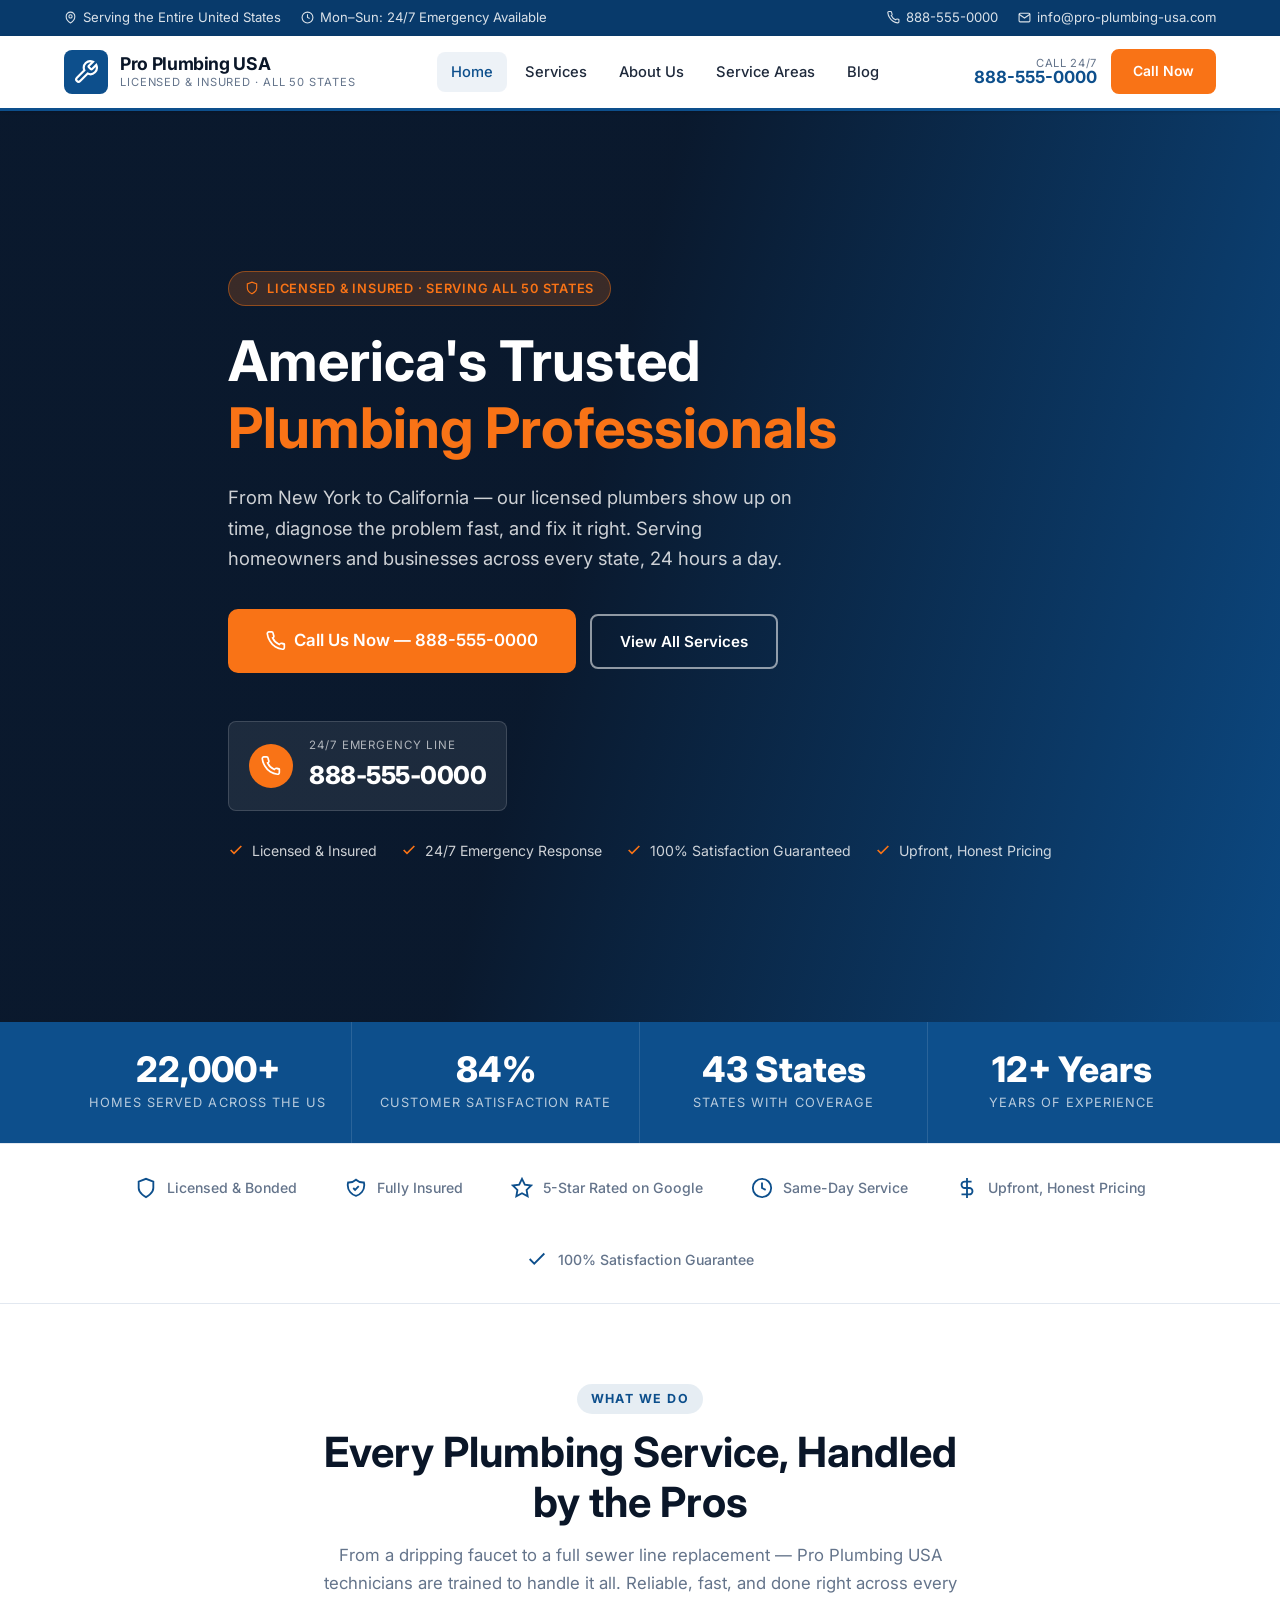
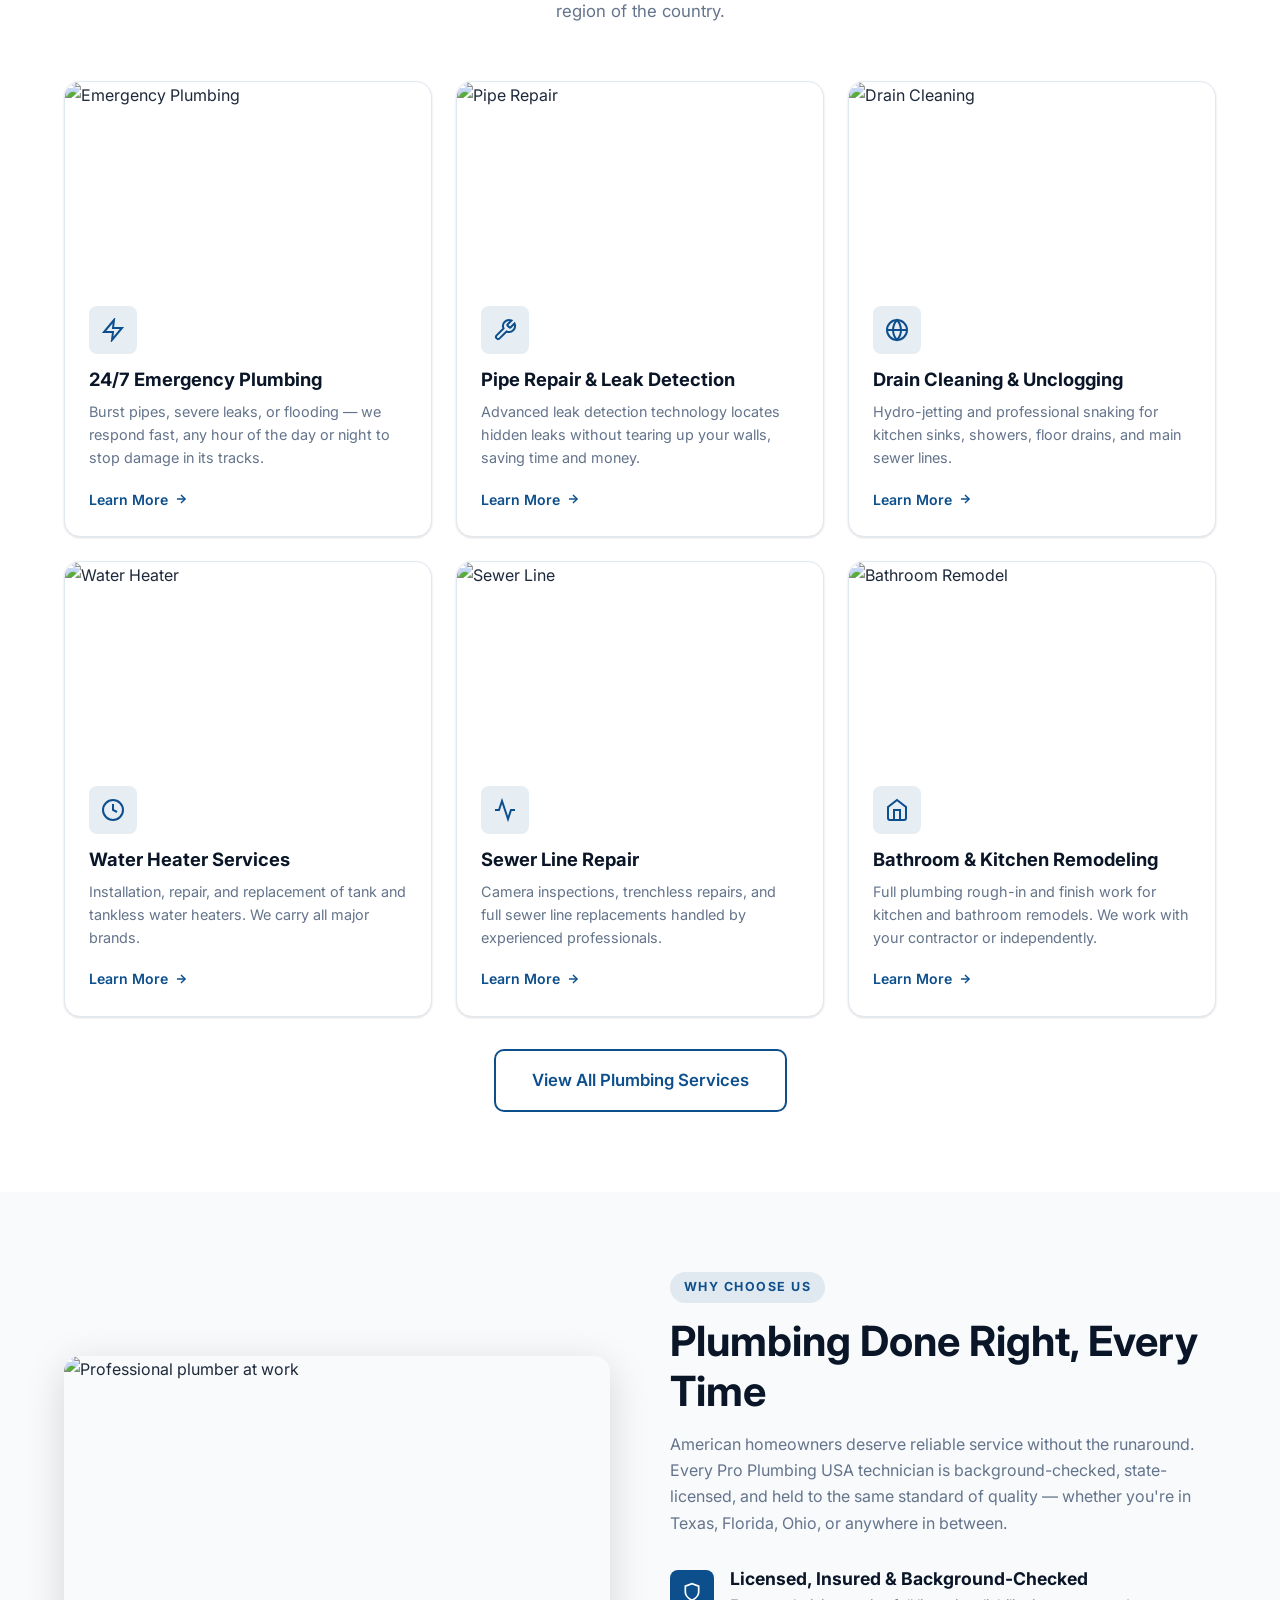
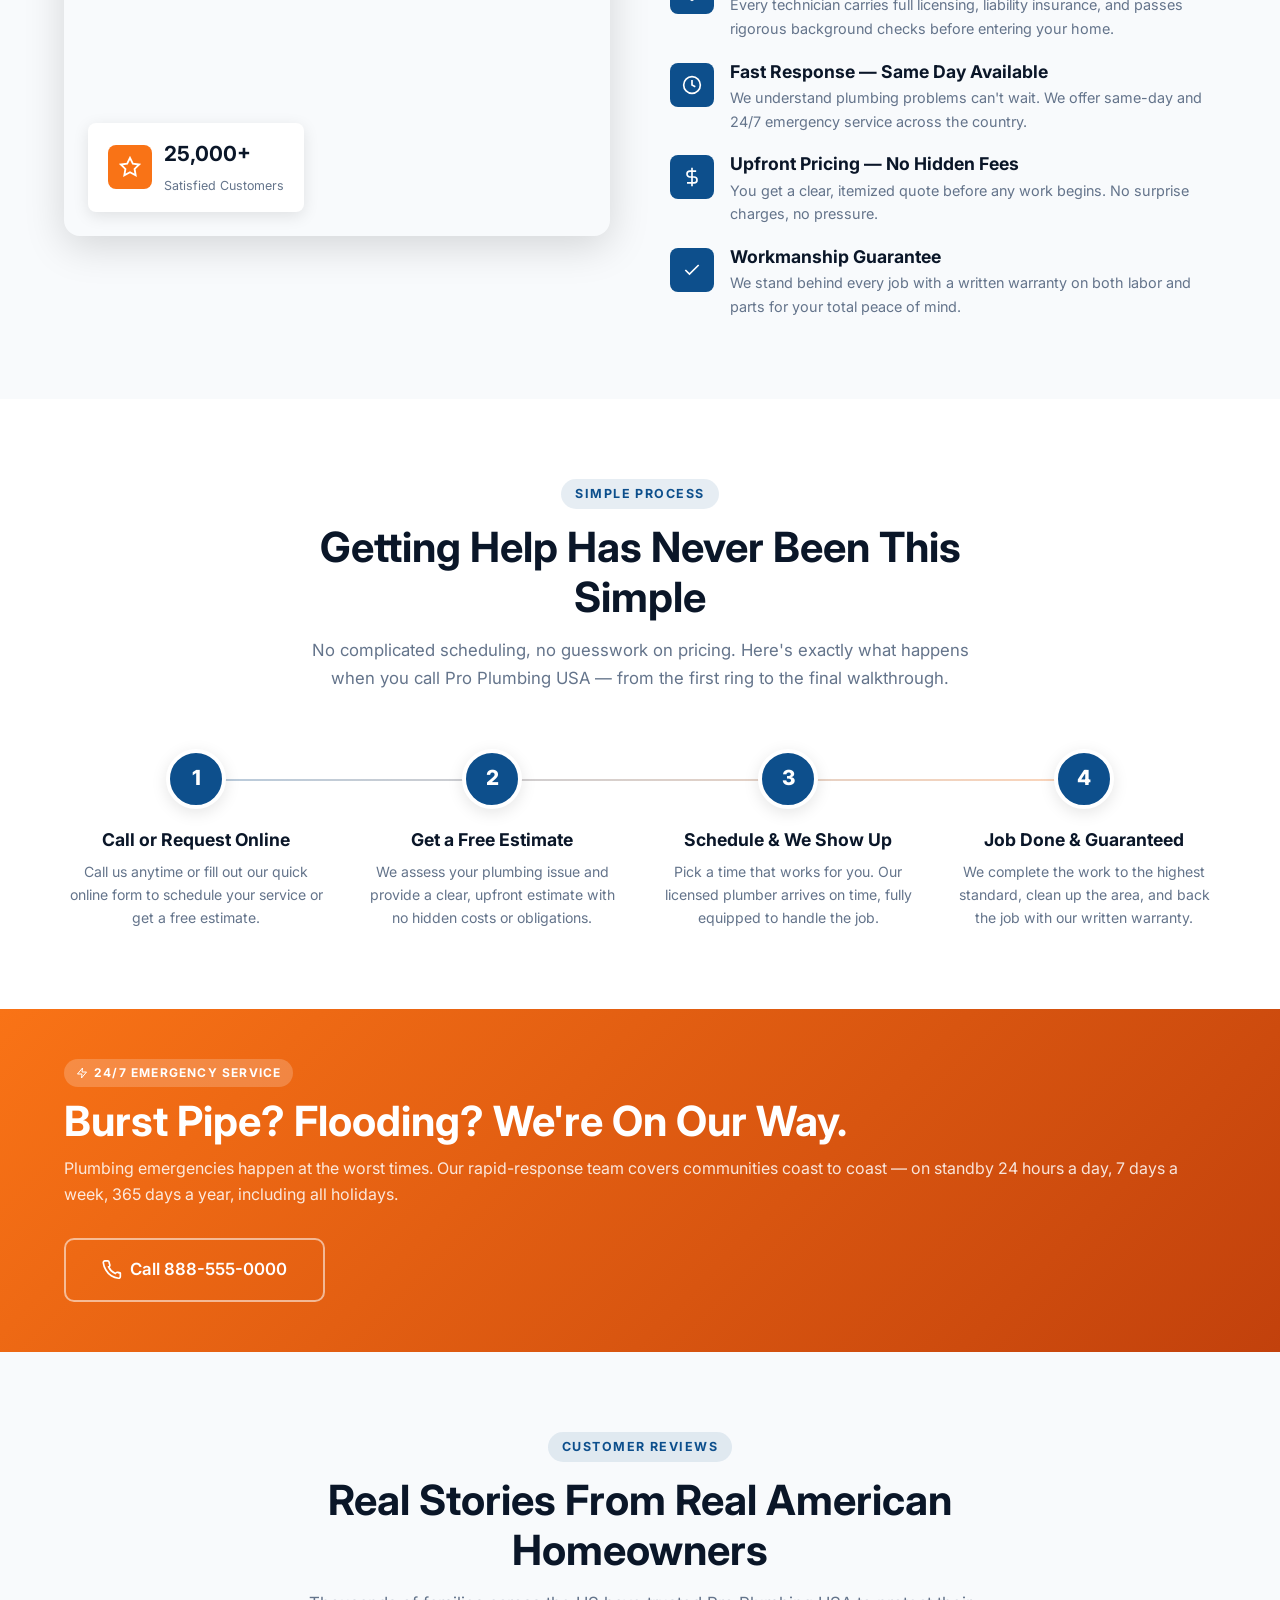
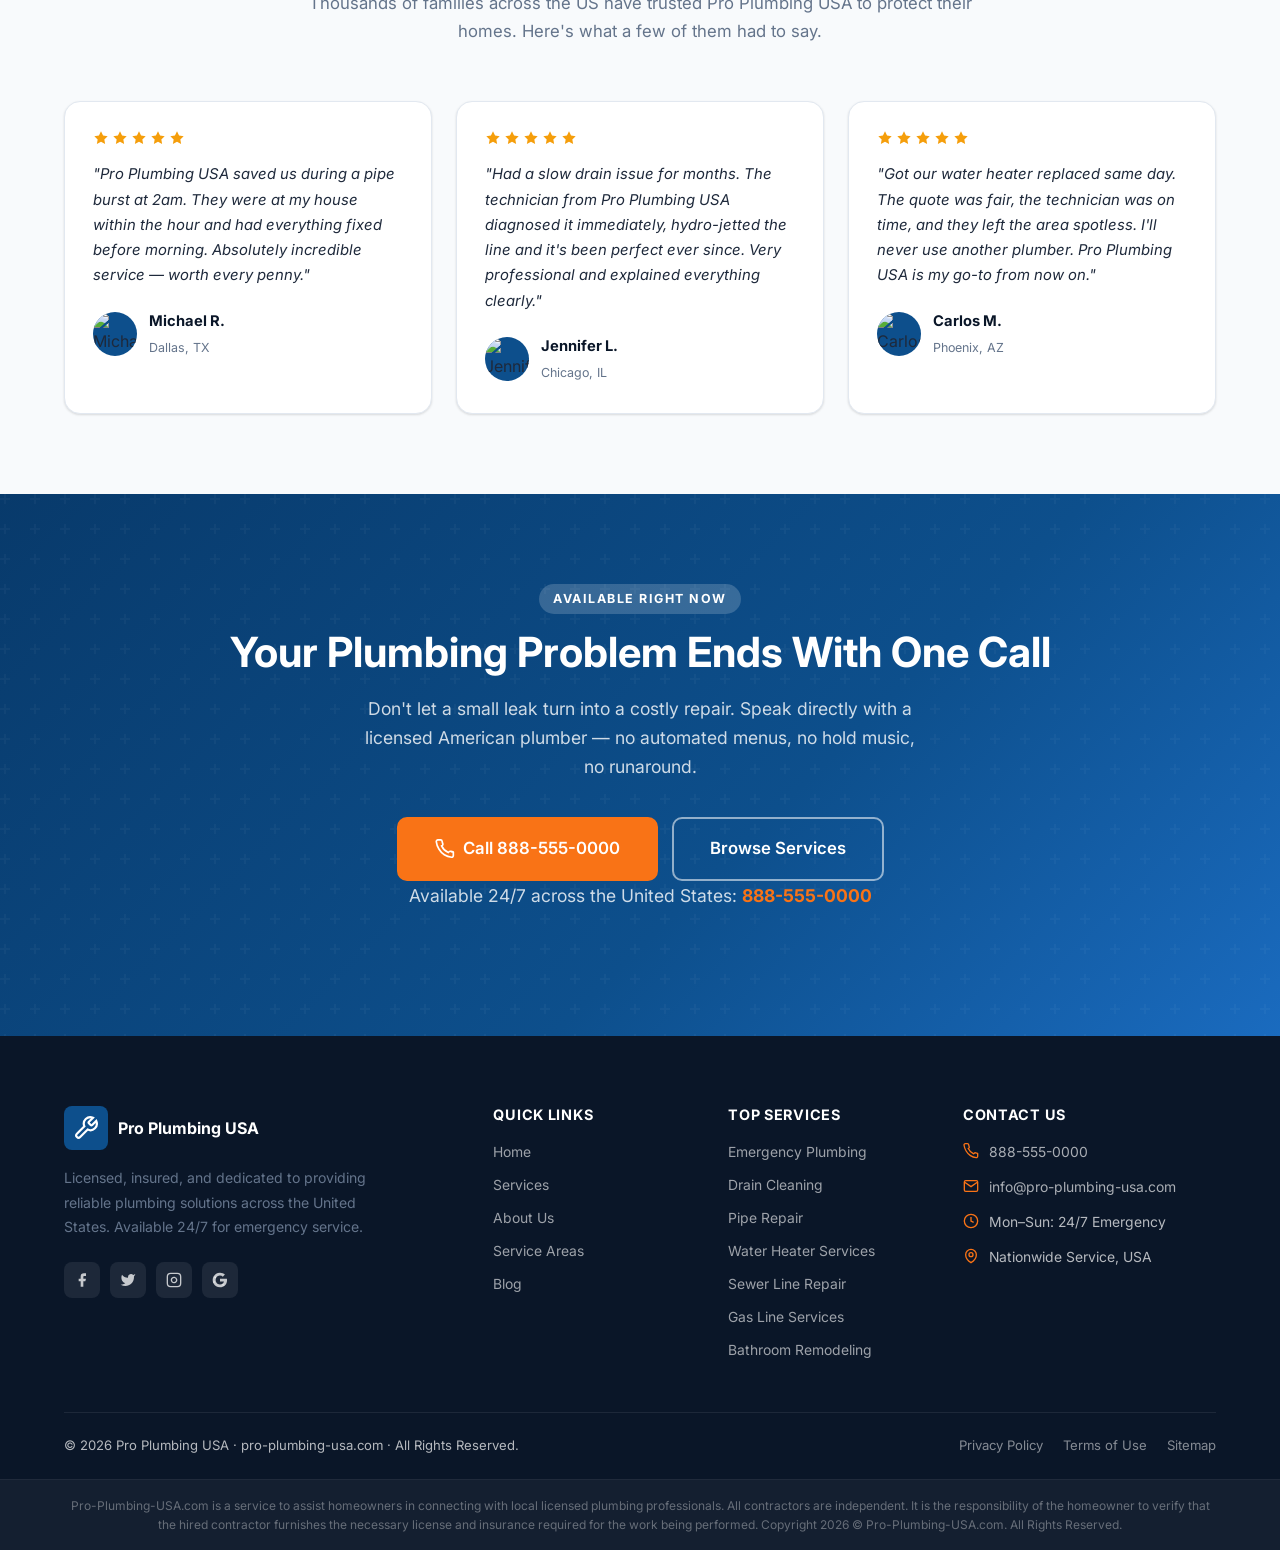
==== commit 57a9a71d: "Improve site: remove #1 badge, drop free quote CTAs, strengthen US-focused messaging Made-with: Curs" ====
--- a/index.html
+++ b/index.html
@@ -4,13 +4,13 @@
   <meta charset="UTF-8" />
   <meta name="viewport" content="width=device-width, initial-scale=1.0" />
   <title>Pro Plumbing USA | Professional Plumbing Services Nationwide</title>
-  <meta name="description" content="Pro Plumbing USA — Licensed & insured plumbers available 24/7. Pipe repair, drain cleaning, water heater installation, emergency service & more. Call now for a free quote!" />
+  <meta name="description" content="Pro Plumbing USA — Licensed & insured plumbers serving homeowners across all 50 states. Pipe repair, drain cleaning, water heater installation, emergency service & more. Call now!" />
   <meta name="keywords" content="plumber, plumbing services, emergency plumber, pipe repair, drain cleaning, water heater, USA plumbing" />
   <link rel="canonical" href="https://pro-plumbing-usa.com/" />
 
   <!-- Open Graph -->
   <meta property="og:title" content="Pro Plumbing USA | Professional Plumbing Services Nationwide" />
-  <meta property="og:description" content="Licensed & insured plumbers available 24/7. Fast quotes. All plumbing services." />
+  <meta property="og:description" content="Licensed & insured plumbers serving all 50 states, available 24/7. Every plumbing service, done right." />
   <meta property="og:url" content="https://pro-plumbing-usa.com/" />
   <meta property="og:type" content="website" />
 
@@ -60,7 +60,7 @@
         </div>
         <div class="logo-text">
           <strong>Pro Plumbing USA</strong>
-          <span>Licensed &amp; Insured · Nationwide</span>
+          <span>Licensed &amp; Insured · All 50 States</span>
         </div>
       </a>
 
@@ -77,7 +77,7 @@
           <span>Call 24/7</span>
           <a href="tel:8885550000">888-555-0000</a>
         </div>
-        <a href="tel:8885550000" class="btn btn-primary btn-sm">Get a Free Quote</a>
+        <a href="tel:8885550000" class="btn btn-primary btn-sm">Call Now</a>
       </div>
 
       <button class="hamburger" aria-label="Open menu">
@@ -105,7 +105,7 @@
   <a href="about.html">About Us</a>
   <a href="areas.html">Service Areas</a>
   <a href="blog.html">Blog</a>
-  <a href="tel:8885550000" class="btn btn-primary">📞 Call 888-555-0000</a>
+  <a href="tel:8885550000" class="btn btn-primary">Call Us — 888-555-0000</a>
 </nav>
 
 <!-- ======================== HERO ======================== -->
@@ -115,16 +115,16 @@
   <div class="container">
     <div class="hero-content">
       <div class="hero-badge">
-        <svg viewBox="0 0 24 24" fill="currentColor" width="14" height="14"><path d="M12 2l3.09 6.26L22 9.27l-5 4.87 1.18 6.88L12 17.77l-6.18 3.25L7 14.14 2 9.27l6.91-1.01L12 2z"/></svg>
-        #1 Rated Plumbers in the USA
-      </div>
-      <h1>Expert Plumbing Services <span>When You Need</span> Them Most</h1>
-      <p>Licensed, insured, and available 24/7 — from emergency pipe bursts to full bathroom remodels, Pro Plumbing USA gets the job done right the first time.</p>
+        <svg viewBox="0 0 24 24" fill="none" stroke="currentColor" stroke-width="2" width="14" height="14"><path d="M12 22s8-4 8-10V5l-8-3-8 3v7c0 6 8 10 8 10z"/></svg>
+        Licensed &amp; Insured · Serving All 50 States
+      </div>
+      <h1>America's Trusted <span>Plumbing Professionals</span></h1>
+      <p>From New York to California — our licensed plumbers show up on time, diagnose the problem fast, and fix it right. Serving homeowners and businesses across every state, 24 hours a day.</p>
 
       <div class="hero-actions">
         <a href="tel:8885550000" class="btn btn-primary btn-lg">
           <svg viewBox="0 0 24 24" fill="none" stroke="currentColor" stroke-width="2" width="20" height="20"><path d="M22 16.92v3a2 2 0 0 1-2.18 2 19.79 19.79 0 0 1-8.63-3.07A19.5 19.5 0 0 1 4.69 12 19.79 19.79 0 0 1 1.6 3.41 2 2 0 0 1 3.58 1h3a2 2 0 0 1 2 1.72 12.84 12.84 0 0 0 .7 2.81 2 2 0 0 1-.45 2.11L7.91 8.15A16 16 0 0 0 16 16.18l.91-.91a2 2 0 0 1 2.11-.45 12.84 12.84 0 0 0 2.81.7A2 2 0 0 1 22 16.92z"/></svg>
-          Call Now — Free Quote
+          Call Us Now — 888-555-0000
         </a>
         <a href="services.html" class="btn btn-outline">View All Services</a>
       </div>
@@ -165,20 +165,20 @@
 <div class="stats-bar">
   <div class="container">
     <div class="stat-item">
-      <span class="stat-number" data-target="15000" data-suffix="+">15,000+</span>
-      <span class="stat-label">Jobs Completed</span>
+      <span class="stat-number" data-target="25000" data-suffix="+">25,000+</span>
+      <span class="stat-label">Homes Served Across the US</span>
     </div>
     <div class="stat-item">
       <span class="stat-number" data-target="98" data-suffix="%">98%</span>
-      <span class="stat-label">Customer Satisfaction</span>
+      <span class="stat-label">Customer Satisfaction Rate</span>
     </div>
     <div class="stat-item">
-      <span class="stat-number" data-target="24" data-suffix="/7">24/7</span>
-      <span class="stat-label">Emergency Availability</span>
+      <span class="stat-number" data-target="50" data-suffix=" States">50</span>
+      <span class="stat-label">States With Coverage</span>
     </div>
     <div class="stat-item">
-      <span class="stat-number" data-target="50" data-suffix="+ States">50+</span>
-      <span class="stat-label">States Served</span>
+      <span class="stat-number" data-target="15" data-suffix="+ Years">15+</span>
+      <span class="stat-label">Years of Experience</span>
     </div>
   </div>
 </div>
@@ -205,7 +205,7 @@
       </div>
       <div class="trust-item">
         <svg viewBox="0 0 24 24" fill="none" stroke="currentColor" stroke-width="2"><line x1="12" y1="1" x2="12" y2="23"/><path d="M17 5H9.5a3.5 3.5 0 0 0 0 7h5a3.5 3.5 0 0 1 0 7H6"/></svg>
-        Free, No-Obligation Quotes
+        Upfront, Honest Pricing
       </div>
       <div class="trust-item">
         <svg viewBox="0 0 24 24" fill="none" stroke="currentColor" stroke-width="2"><polyline points="20 6 9 17 4 12"/></svg>
@@ -220,8 +220,8 @@
   <div class="container">
     <div class="section-header">
       <span class="section-label">What We Do</span>
-      <h2>Complete Plumbing Solutions for Every Need</h2>
-      <p>From a dripping faucet to a full sewer line replacement — our expert plumbers handle it all with precision, speed, and guaranteed quality.</p>
+      <h2>Every Plumbing Service, Handled by the Pros</h2>
+      <p>From a dripping faucet to a full sewer line replacement — Pro Plumbing USA technicians are trained to handle it all. Reliable, fast, and done right across every region of the country.</p>
     </div>
     <div class="services-grid">
 
@@ -345,15 +345,15 @@
             <svg viewBox="0 0 24 24" fill="none" stroke="currentColor" stroke-width="2"><path d="M12 2l3.09 6.26L22 9.27l-5 4.87 1.18 6.88L12 17.77l-6.18 3.25L7 14.14 2 9.27l6.91-1.01L12 2z"/></svg>
           </div>
           <div class="why-us-badge-text">
-            <strong>15,000+</strong>
+            <strong>25,000+</strong>
             <span>Satisfied Customers</span>
           </div>
         </div>
       </div>
       <div>
         <span class="section-label">Why Choose Us</span>
-        <h2>The Pro Plumbing USA Difference</h2>
-        <p style="margin-top:14px;margin-bottom:0;">We don't just fix your plumbing — we earn your trust. Every technician is background-checked, licensed, and committed to delivering 5-star service on every call.</p>
+        <h2>Plumbing Done Right, Every Time</h2>
+        <p style="margin-top:14px;margin-bottom:0;">American homeowners deserve reliable service without the runaround. Every Pro Plumbing USA technician is background-checked, state-licensed, and held to the same standard of quality — whether you're in Texas, Florida, Ohio, or anywhere in between.</p>
         <div class="why-us-features">
           <div class="why-feature">
             <div class="why-feature-icon">
@@ -402,8 +402,8 @@
   <div class="container">
     <div class="section-header">
       <span class="section-label">Simple Process</span>
-      <h2>Get Help in 4 Easy Steps</h2>
-      <p>We've made scheduling your plumbing service as simple as possible. From first call to final inspection — we handle everything.</p>
+      <h2>Getting Help Has Never Been This Simple</h2>
+      <p>No complicated scheduling, no guesswork on pricing. Here's exactly what happens when you call Pro Plumbing USA — from the first ring to the final walkthrough.</p>
     </div>
     <div class="steps-grid">
       <div class="step-card">
@@ -439,8 +439,8 @@
           <svg viewBox="0 0 24 24" fill="none" stroke="currentColor" stroke-width="2" width="12" height="12"><path d="M13 2L3 14h9l-1 8 10-12h-9l1-8z"/></svg>
           24/7 Emergency Service
         </span>
-        <h2>Burst Pipe? Major Leak? We're Ready.</h2>
-        <p>Don't let a plumbing emergency destroy your home. Our emergency team is on standby 24 hours a day, 7 days a week, including holidays.</p>
+        <h2>Burst Pipe? Flooding? We're On Our Way.</h2>
+        <p>Plumbing emergencies happen at the worst times. Our rapid-response team covers communities coast to coast — on standby 24 hours a day, 7 days a week, 365 days a year, including all holidays.</p>
       </div>
       <div class="emergency-actions">
         <a href="tel:8885550000" class="btn btn-outline btn-lg">
@@ -457,8 +457,8 @@
   <div class="container">
     <div class="section-header">
       <span class="section-label">Customer Reviews</span>
-      <h2>What Our Customers Are Saying</h2>
-      <p>Don't take our word for it — hear directly from homeowners across the country who trust Pro Plumbing USA.</p>
+      <h2>Real Stories From Real American Homeowners</h2>
+      <p>Thousands of families across the US have trusted Pro Plumbing USA to protect their homes. Here's what a few of them had to say.</p>
     </div>
     <div class="testimonials-grid">
 
@@ -529,9 +529,9 @@
 <!-- ======================== CTA SECTION ======================== -->
 <section class="cta-section">
   <div class="container">
-    <span class="section-label light">Ready to Get Started?</span>
-    <h2>Get Your Free Plumbing Quote Today</h2>
-    <p>Don't wait for small issues to become expensive problems. Call now and speak directly with a licensed plumber — no bots, no hold music.</p>
+    <span class="section-label light">Available Right Now</span>
+    <h2>Your Plumbing Problem Ends With One Call</h2>
+    <p>Don't let a small leak turn into a costly repair. Speak directly with a licensed American plumber — no automated menus, no hold music, no runaround.</p>
     <div class="cta-actions">
       <a href="tel:8885550000" class="btn btn-primary btn-lg">
         <svg viewBox="0 0 24 24" fill="none" stroke="currentColor" stroke-width="2" width="20" height="20"><path d="M22 16.92v3a2 2 0 0 1-2.18 2 19.79 19.79 0 0 1-8.63-3.07A19.5 19.5 0 0 1 4.69 12 19.79 19.79 0 0 1 1.6 3.41 2 2 0 0 1 3.58 1h3a2 2 0 0 1 2 1.72 12.84 12.84 0 0 0 .7 2.81 2 2 0 0 1-.45 2.11L7.91 8.15A16 16 0 0 0 16 16.18l.91-.91a2 2 0 0 1 2.11-.45 12.84 12.84 0 0 0 2.81.7A2 2 0 0 1 22 16.92z"/></svg>
@@ -539,7 +539,7 @@
       </a>
       <a href="services.html" class="btn btn-outline btn-lg">Browse Services</a>
     </div>
-    <p class="cta-phone-display">Or call us directly: <a href="tel:8885550000">888-555-0000</a> — Available 24/7</p>
+    <p class="cta-phone-display">Available 24/7 across the United States: <a href="tel:8885550000">888-555-0000</a></p>
   </div>
 </section>
 
